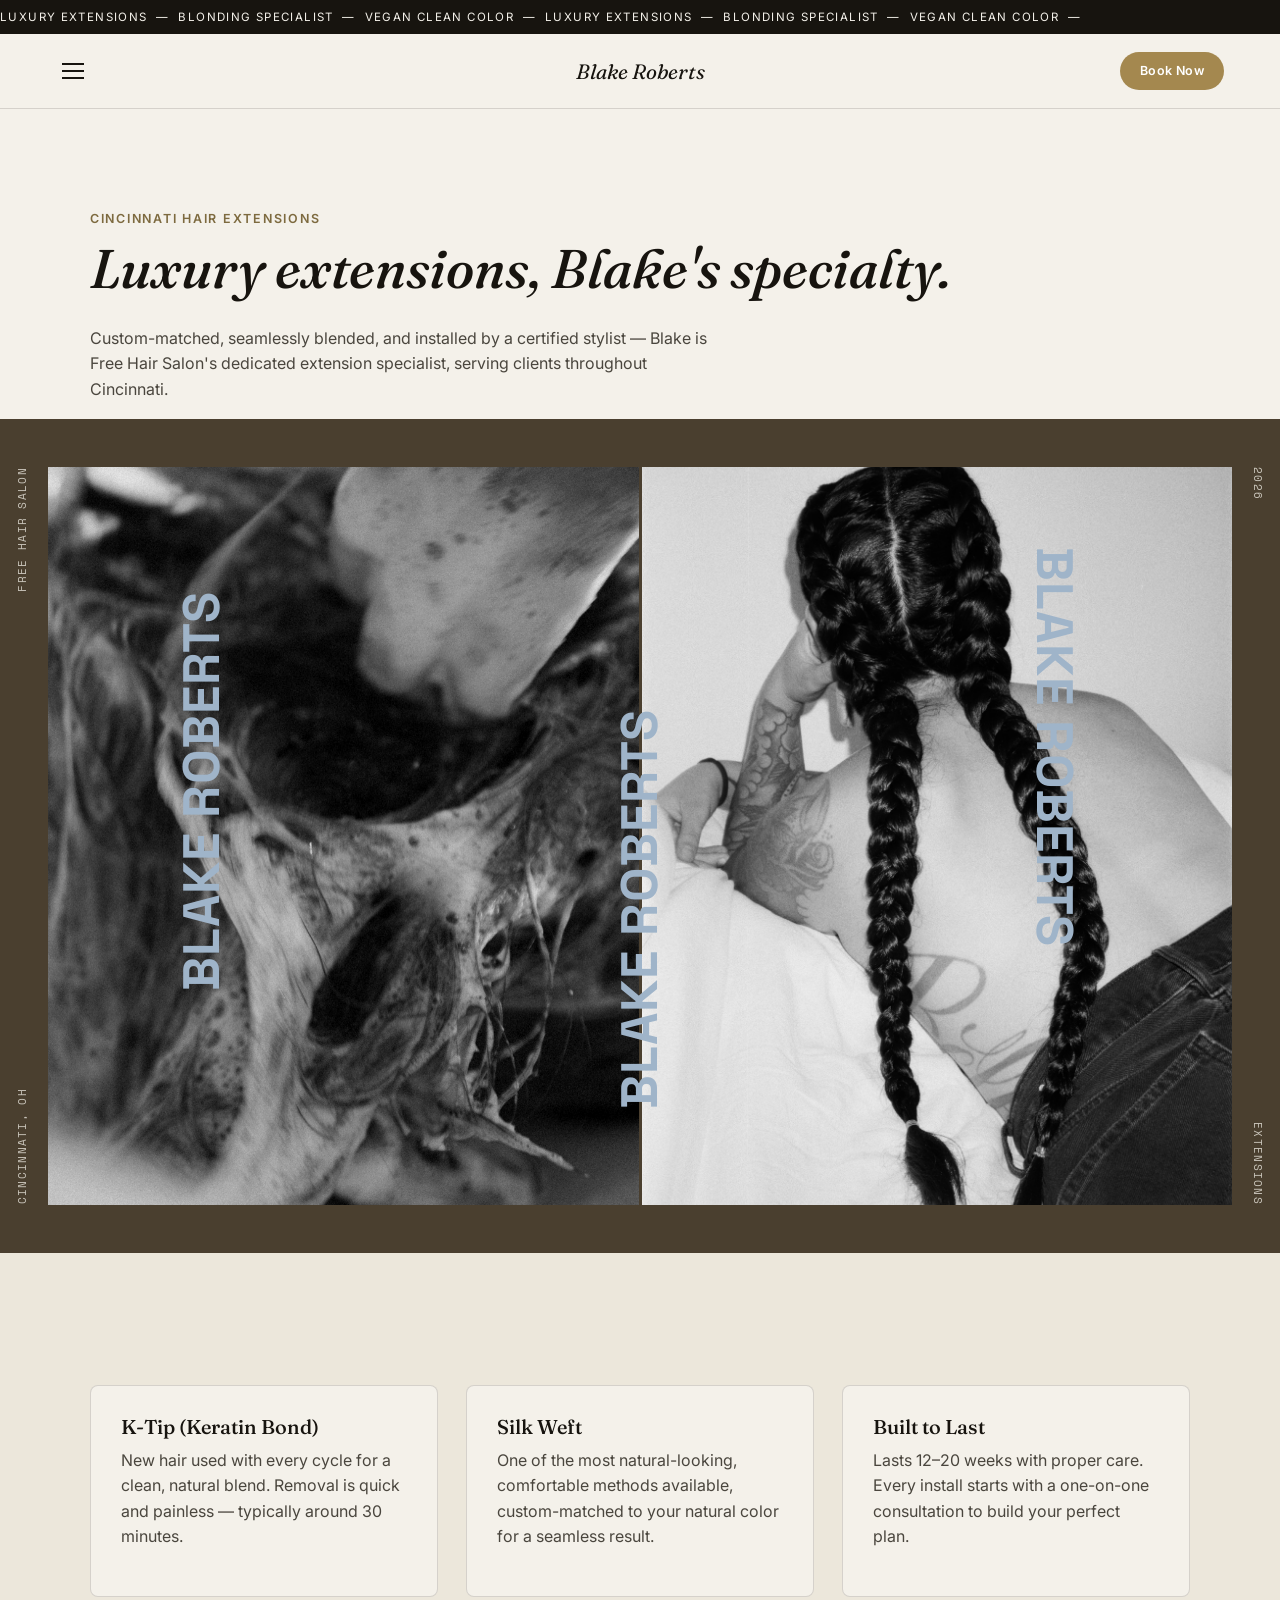
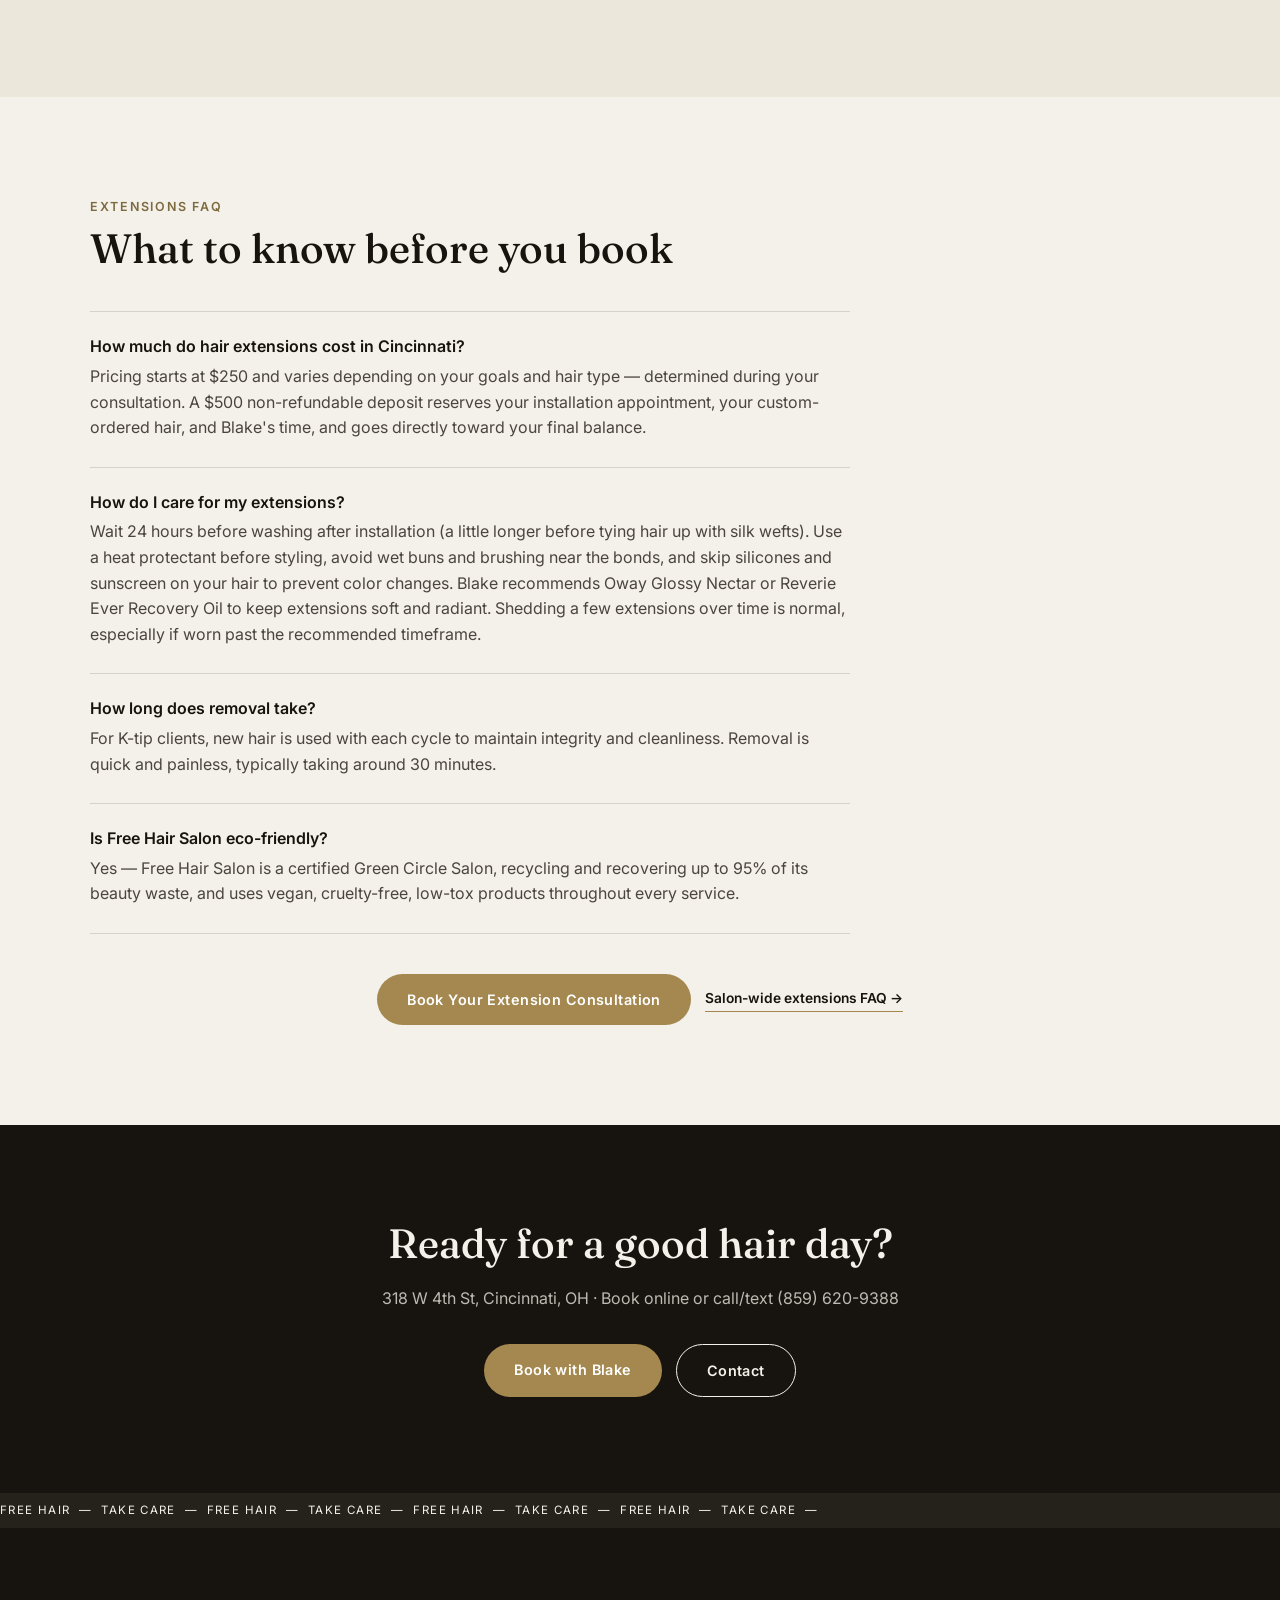
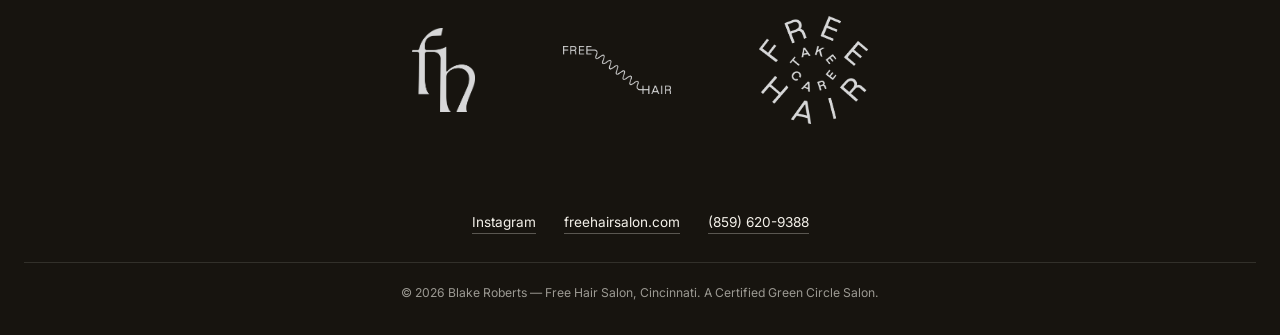
==== extensions.html @ 435bee1d "Adopt SageForm's nav and photo-collage devices Header is now hamburger-left + centered logo + persis" ====
<!doctype html>
<html lang="en">
<head>
<meta charset="UTF-8">
<meta name="viewport" content="width=device-width, initial-scale=1">
<title>Hair Extensions Cincinnati | Blake Roberts — Free Hair Salon</title>
<meta name="description" content="Cincinnati's go-to for luxury K-tip &amp; silk weft hair extensions. Custom-matched, seamlessly blended, and installed by Blake Roberts at Free Hair Salon — vegan, low-tox, Green Circle certified.">
<meta name="keywords" content="hair extensions Cincinnati, best hair extensions Cincinnati, K-tip extensions Cincinnati, silk weft extensions Cincinnati, hair extension specialist Cincinnati, keratin bond extensions, Free Hair Salon">
<meta name="robots" content="index, follow">
<link rel="canonical" href="https://hairbyblake.com/extensions">

<meta property="og:type" content="website">
<meta property="og:title" content="Hair Extensions Cincinnati | Blake Roberts, Free Hair Salon">
<meta property="og:description" content="Luxury K-tip & silk weft hair extensions in Cincinnati, custom-matched and installed by Blake Roberts. Vegan, low-tox, Green Circle certified.">
<meta property="og:url" content="https://hairbyblake.com/extensions">
<meta property="og:site_name" content="Free Hair Salon">
<meta property="og:image" content="https://hairbyblake.com/images/web-extensions-foil.jpg">

<meta name="twitter:card" content="summary_large_image">
<meta name="twitter:title" content="Hair Extensions Cincinnati | Blake Roberts, Free Hair Salon">
<meta name="twitter:description" content="Luxury K-tip & silk weft hair extensions in Cincinnati, custom-matched and installed by Blake Roberts.">
<meta name="twitter:image" content="https://hairbyblake.com/images/web-extensions-foil.jpg">

<link rel="icon" href="data:,">
<link rel="preconnect" href="https://fonts.googleapis.com">
<link rel="preconnect" href="https://fonts.gstatic.com" crossorigin>
<link href="https://fonts.googleapis.com/css2?family=Fraunces:ital,opsz,wght@0,9..144,400;0,9..144,500;1,9..144,400&family=Space+Grotesk:wght@500;600;700&family=Space+Mono:wght@400;700&family=Inter:wght@400;500;600&display=swap" rel="stylesheet">
<link rel="stylesheet" href="css/style.css">

<script type="application/ld+json">
{
  "@context": "https://schema.org",
  "@graph": [
    {
      "@type": "Service",
      "name": "Hair Extensions",
      "description": "Luxury K-tip (keratin bond) and silk weft hair extensions, custom-matched and installed by Blake Roberts in Cincinnati, OH.",
      "provider": {
        "@type": "HairSalon",
        "name": "Free Hair Salon",
        "address": {
          "@type": "PostalAddress",
          "streetAddress": "318 W 4th St",
          "addressLocality": "Cincinnati",
          "addressRegion": "OH",
          "addressCountry": "US"
        },
        "telephone": "+1-859-620-9388"
      },
      "areaServed": "Cincinnati, OH",
      "offers": {
        "@type": "Offer",
        "priceSpecification": {
          "@type": "PriceSpecification",
          "price": "250",
          "priceCurrency": "USD",
          "minPrice": "250"
        }
      }
    },
    {
      "@type": "FAQPage",
      "mainEntity": [
        {
          "@type": "Question",
          "name": "What hair extension methods does Blake use in Cincinnati?",
          "acceptedAnswer": {
            "@type": "Answer",
            "text": "Blake installs luxury hair extensions using either keratin bond (K-tip) or silk weft methods, custom-matched to your natural color for a seamless, comfortable blend that lasts 12 to 20 weeks with proper care."
          }
        },
        {
          "@type": "Question",
          "name": "How much do hair extensions cost at Free Hair Salon?",
          "acceptedAnswer": {
            "@type": "Answer",
            "text": "Extensions start at $250 and vary based on your goals and hair type, determined during a one-on-one consultation. A $500 non-refundable deposit reserves your installation appointment and goes toward your final balance."
          }
        },
        {
          "@type": "Question",
          "name": "How do I care for my hair extensions?",
          "acceptedAnswer": {
            "@type": "Answer",
            "text": "Wait 24 hours before washing after installation, use a heat protectant before styling, avoid wet buns and brushing near the bonds, and skip silicones and sunscreen on your hair. Blake recommends Oway Glossy Nectar or Reverie Ever Recovery Oil to keep extensions soft and radiant."
          }
        },
        {
          "@type": "Question",
          "name": "How long does removal take?",
          "acceptedAnswer": {
            "@type": "Answer",
            "text": "For K-tip clients, new hair is used with each cycle to maintain integrity and cleanliness. Removal is quick and painless, typically taking around 30 minutes."
          }
        },
        {
          "@type": "Question",
          "name": "Is Free Hair Salon eco-friendly?",
          "acceptedAnswer": {
            "@type": "Answer",
            "text": "Yes — Free Hair Salon is a certified Green Circle Salon, recycling and recovering up to 95% of its beauty waste, and uses vegan, cruelty-free, low-tox products throughout every service."
          }
        }
      ]
    }
  ]
}
</script>
</head>
<body>

<div class="marquee" aria-hidden="true">
  <div class="marquee__track">
    <span>LUXURY EXTENSIONS&nbsp;&nbsp;—&nbsp;&nbsp;BLONDING SPECIALIST&nbsp;&nbsp;—&nbsp;&nbsp;VEGAN CLEAN COLOR&nbsp;&nbsp;—&nbsp;&nbsp;</span>
    <span>LUXURY EXTENSIONS&nbsp;&nbsp;—&nbsp;&nbsp;BLONDING SPECIALIST&nbsp;&nbsp;—&nbsp;&nbsp;VEGAN CLEAN COLOR&nbsp;&nbsp;—&nbsp;&nbsp;</span>
  </div>
</div>

<header class="site-header" id="top">
  <button class="nav-toggle" id="navToggle" aria-label="Toggle menu" aria-expanded="false">
    <span></span><span></span><span></span>
  </button>
  <a class="brand" href="/">Blake Roberts</a>
  <a class="btn btn--gold btn--sm header-book" href="https://www.vagaro.com//Users/BusinessWidget.aspx?enc=MMLjhIwJMcwFQhXLL7ifVC8owJsGKsMIIZyvsttw9n3M1moErcOxSB3Kwa63KsUjXQczH1Dl%2FlUrU6LcPP6ObynNZ6iXpxAR3c9%20K5Z77cFWYY%20J07%20kCMXUM3PeVkY%2F9DPEGCHGNO7Uwi5ei2ifVt9fECx3rDIpLf7CO7ystHD9U3KcdLG1a012s2KoPNvLRq%20j5%20ihwk9ptGlTrLCG5MRL%2FX2SwKNqSoQ7so6wJQOmX0TrxCOxL69xQxx2dqewb6qH6Fxzqed6Q2ZxywlH%20ZtxOPJbl4RyPreT%2FN9psLZCtCKZIz1wbNM%2Flxpgwl6VTNLTRgeMM1D%2FP%20EYa4aGbbP4zolZP%205ODFOU6527eJi1rrvjhYroXGHmHxLm21YDYShrV6JX%2FDpHy2DysTwNjg%3D%3D" target="_blank" rel="noopener">Book Now</a>
  <nav class="nav" id="siteNav">
    <a href="/extensions">Extensions</a>
    <a href="/#about">About</a>
    <a href="/pricing">Price List</a>
    <a href="/products">Products</a>
    <a href="/#contact">Contact</a>
  </nav>
</header>

<main>

  <section class="section" style="padding-bottom: 0;">
    <div class="section__inner">
      <p class="eyebrow">Cincinnati Hair Extensions</p>
      <h1 style="font-family: var(--serif); font-style: italic; font-size: clamp(2.2rem, 5vw, 3.4rem); font-weight: 500;">Luxury extensions, Blake's specialty.</h1>
      <p class="section__intro">Custom-matched, seamlessly blended, and installed by a certified stylist — Blake is Free Hair Salon's dedicated extension specialist, serving clients throughout Cincinnati.</p>
    </div>
  </section>

  <section class="press-slide">
    <div class="press-slide__frame">
      <img src="images/web-about-sink-bw.jpg" alt="Behind the scenes at Free Hair Salon, Cincinnati" style="object-position: 75% 50%;">
      <img src="images/web-extensions-foil.jpg" alt="Foiling and color application during an extension service">
      <div class="press-slide__mark" aria-hidden="true">
        <span>Blake Roberts</span>
        <span>Blake Roberts</span>
        <span>Blake Roberts</span>
      </div>
    </div>
    <span class="press-slide__label press-slide__label--tl">Free Hair Salon</span>
    <span class="press-slide__label press-slide__label--tr">2026</span>
    <span class="press-slide__label press-slide__label--bl">Cincinnati, OH</span>
    <span class="press-slide__label press-slide__label--br">Extensions</span>
  </section>

  <section class="section section--tint">
    <div class="section__inner">
      <div class="card-grid">
        <article class="card">
          <h3>K-Tip (Keratin Bond)</h3>
          <p>New hair used with every cycle for a clean, natural blend. Removal is quick and painless — typically around 30 minutes.</p>
        </article>
        <article class="card">
          <h3>Silk Weft</h3>
          <p>One of the most natural-looking, comfortable methods available, custom-matched to your natural color for a seamless result.</p>
        </article>
        <article class="card">
          <h3>Built to Last</h3>
          <p>Lasts 12–20 weeks with proper care. Every install starts with a one-on-one consultation to build your perfect plan.</p>
        </article>
      </div>
    </div>
  </section>

  <section class="section">
    <div class="section__inner">
      <p class="eyebrow">Extensions FAQ</p>
      <h2>What to know before you book</h2>
      <div class="faq-list">
        <div class="faq-item">
          <h3>How much do hair extensions cost in Cincinnati?</h3>
          <p>Pricing starts at $250 and varies depending on your goals and hair type — determined during your consultation. A $500 non-refundable deposit reserves your installation appointment, your custom-ordered hair, and Blake's time, and goes directly toward your final balance.</p>
        </div>
        <div class="faq-item">
          <h3>How do I care for my extensions?</h3>
          <p>Wait 24 hours before washing after installation (a little longer before tying hair up with silk wefts). Use a heat protectant before styling, avoid wet buns and brushing near the bonds, and skip silicones and sunscreen on your hair to prevent color changes. Blake recommends Oway Glossy Nectar or Reverie Ever Recovery Oil to keep extensions soft and radiant. Shedding a few extensions over time is normal, especially if worn past the recommended timeframe.</p>
        </div>
        <div class="faq-item">
          <h3>How long does removal take?</h3>
          <p>For K-tip clients, new hair is used with each cycle to maintain integrity and cleanliness. Removal is quick and painless, typically taking around 30 minutes.</p>
        </div>
        <div class="faq-item">
          <h3>Is Free Hair Salon eco-friendly?</h3>
          <p>Yes — Free Hair Salon is a certified Green Circle Salon, recycling and recovering up to 95% of its beauty waste, and uses vegan, cruelty-free, low-tox products throughout every service.</p>
        </div>
      </div>

      <div class="btn-row" style="margin-top: 2.5em;">
        <a class="btn btn--gold" href="https://www.vagaro.com//Users/BusinessWidget.aspx?enc=MMLjhIwJMcwFQhXLL7ifVC8owJsGKsMIIZyvsttw9n3M1moErcOxSB3Kwa63KsUjXQczH1Dl%2FlUrU6LcPP6ObynNZ6iXpxAR3c9%20K5Z77cFWYY%20J07%20kCMXUM3PeVkY%2F9DPEGCHGNO7Uwi5ei2ifVt9fECx3rDIpLf7CO7ystHD9U3KcdLG1a012s2KoPNvLRq%20j5%20ihwk9ptGlTrLCG5MRL%2FX2SwKNqSoQ7so6wJQOmX0TrxCOxL69xQxx2dqewb6qH6Fxzqed6Q2ZxywlH%20ZtxOPJbl4RyPreT%2FN9psLZCtCKZIz1wbNM%2Flxpgwl6VTNLTRgeMM1D%2FP%20EYa4aGbbP4zolZP%205ODFOU6527eJi1rrvjhYroXGHmHxLm21YDYShrV6JX%2FDpHy2DysTwNjg%3D%3D" target="_blank" rel="noopener">Book Your Extension Consultation</a>
        <a class="link-arrow extensions-more" href="https://www.freehairsalon.com/hair-extensions" target="_blank" rel="noopener">Salon-wide extensions FAQ →</a>
      </div>
    </div>
  </section>

  <section class="cta-banner">
    <div class="section__inner cta-banner__inner">
      <h2>Ready for a good hair day?</h2>
      <p>318 W 4th St, Cincinnati, OH · Book online or call/text (859) 620-9388</p>
      <div class="btn-row">
        <a class="btn btn--gold" href="https://www.vagaro.com//Users/BusinessWidget.aspx?enc=MMLjhIwJMcwFQhXLL7ifVC8owJsGKsMIIZyvsttw9n3M1moErcOxSB3Kwa63KsUjXQczH1Dl%2FlUrU6LcPP6ObynNZ6iXpxAR3c9%20K5Z77cFWYY%20J07%20kCMXUM3PeVkY%2F9DPEGCHGNO7Uwi5ei2ifVt9fECx3rDIpLf7CO7ystHD9U3KcdLG1a012s2KoPNvLRq%20j5%20ihwk9ptGlTrLCG5MRL%2FX2SwKNqSoQ7so6wJQOmX0TrxCOxL69xQxx2dqewb6qH6Fxzqed6Q2ZxywlH%20ZtxOPJbl4RyPreT%2FN9psLZCtCKZIz1wbNM%2Flxpgwl6VTNLTRgeMM1D%2FP%20EYa4aGbbP4zolZP%205ODFOU6527eJi1rrvjhYroXGHmHxLm21YDYShrV6JX%2FDpHy2DysTwNjg%3D%3D" target="_blank" rel="noopener">Book with Blake</a>
        <a class="btn btn--ghost-dark" href="tel:+18596209388">Contact</a>
      </div>
    </div>
  </section>

</main>

<footer class="site-footer">
  <div class="footer-marquee" aria-hidden="true">
    <div class="footer-marquee__track">
      <span>FREE HAIR&nbsp;&nbsp;—&nbsp;&nbsp;TAKE CARE&nbsp;&nbsp;—&nbsp;&nbsp;FREE HAIR&nbsp;&nbsp;—&nbsp;&nbsp;TAKE CARE&nbsp;&nbsp;—&nbsp;&nbsp;</span>
      <span>FREE HAIR&nbsp;&nbsp;—&nbsp;&nbsp;TAKE CARE&nbsp;&nbsp;—&nbsp;&nbsp;FREE HAIR&nbsp;&nbsp;—&nbsp;&nbsp;TAKE CARE&nbsp;&nbsp;—&nbsp;&nbsp;</span>
    </div>
  </div>
  <div class="footer-marks section__inner">
    <img src="images/monogram.webp" alt="Free Hair Salon monogram" class="mark mark--monogram">
    <img src="images/squiggle.webp" alt="Free Hair wordmark" class="mark mark--squiggle">
    <img src="images/badge.webp" alt="Free Hair — Take Care badge" class="mark mark--badge">
  </div>
  <div class="footer-links">
    <a href="https://www.instagram.com/blake.freehair/" target="_blank" rel="noopener">Instagram</a>
    <a href="https://www.freehairsalon.com" target="_blank" rel="noopener">freehairsalon.com</a>
    <a href="tel:+18596209388">(859) 620-9388</a>
  </div>
  <p class="footer-copyright">&copy; <span id="year"></span> Blake Roberts — Free Hair Salon, Cincinnati. A Certified Green Circle Salon.</p>
</footer>

<script src="js/main.js"></script>
</body>
</html>
---- css/style.css ----
:root {
  --bg: #f4f1ea;
  --bg-tint: #ece7db;
  --ink: #17140f;
  --ink-soft: #4a463e;
  --gold: #a4884f;
  --gold-dark: #7d6a3f;
  --line: rgba(23, 20, 15, 0.14);
  --serif: "Fraunces", Georgia, serif;
  --sans: "Inter", -apple-system, BlinkMacSystemFont, sans-serif;
  --display: "Space Grotesk", "Inter", -apple-system, BlinkMacSystemFont, sans-serif;
  --mono: "Space Mono", "SF Mono", monospace;
  --maxw: 1100px;
  --maxw-wide: 1280px;
}

* { box-sizing: border-box; }
html { scroll-behavior: smooth; }
body {
  margin: 0;
  background: var(--bg);
  color: var(--ink);
  font-family: var(--sans);
  line-height: 1.6;
  -webkit-font-smoothing: antialiased;
}

h1, h2, h3 {
  font-family: var(--serif);
  font-weight: 500;
  line-height: 1.1;
  margin: 0 0 0.5em;
}

p { margin: 0 0 1em; color: var(--ink-soft); }

a { color: inherit; }

.eyebrow {
  font-size: 0.78rem;
  letter-spacing: 0.14em;
  text-transform: uppercase;
  color: var(--gold-dark);
  margin: 0 0 0.75em;
  font-weight: 600;
}

/* Marquee */
.marquee {
  background: var(--ink);
  color: var(--bg);
  overflow: hidden;
  white-space: nowrap;
  font-size: 0.72rem;
  letter-spacing: 0.12em;
  padding: 8px 0;
}
.marquee__track {
  display: inline-flex;
  animation: scroll-left 22s linear infinite;
}
@keyframes scroll-left {
  from { transform: translateX(0); }
  to { transform: translateX(-50%); }
}

/* Header */
.site-header {
  position: sticky;
  top: 0;
  z-index: 50;
  display: grid;
  grid-template-columns: 1fr auto 1fr;
  align-items: center;
  gap: 16px;
  padding: 18px clamp(20px, 5vw, 56px);
  background: var(--bg);
  border-bottom: 1px solid var(--line);
}
.brand {
  font-family: var(--serif);
  font-style: italic;
  font-size: 1.3rem;
  text-decoration: none;
  color: var(--ink);
  text-align: center;
  grid-column: 2;
}
.header-book {
  grid-column: 3;
  justify-self: end;
}
.nav {
  position: absolute;
  top: 100%;
  left: 0;
  right: 0;
  z-index: 49;
  display: none;
  flex-direction: column;
  align-items: flex-start;
  gap: 0;
  background: var(--bg);
  padding: 8px clamp(20px, 5vw, 56px) 20px;
  border-bottom: 1px solid var(--line);
}
.nav.is-open { display: flex; }
.nav a {
  text-decoration: none;
  font-size: 0.95rem;
  letter-spacing: 0.02em;
  color: var(--ink);
  padding: 12px 0;
  width: 100%;
}
.nav a:hover { color: var(--gold-dark); }
.nav-toggle {
  grid-column: 1;
  justify-self: start;
  display: flex;
  flex-direction: column;
  gap: 5px;
  background: none;
  border: none;
  cursor: pointer;
  padding: 6px;
}
.nav-toggle span {
  width: 22px;
  height: 2px;
  background: var(--ink);
}

/* Hero */
.hero {
  padding: clamp(60px, 12vw, 140px) clamp(20px, 5vw, 56px);
  text-align: center;
  background: linear-gradient(180deg, var(--bg-tint), var(--bg));
}
.hero__inner { max-width: 760px; margin: 0 auto; }
.hero h1 {
  font-family: var(--display);
  font-size: clamp(2.4rem, 7vw, 4.8rem);
  font-weight: 600;
  font-style: normal;
  text-transform: uppercase;
  letter-spacing: 0.01em;
}
.hero__sub {
  font-size: 1.05rem;
  max-width: 520px;
  margin: 0 auto 2em;
}

.btn-row {
  display: flex;
  gap: 14px;
  justify-content: center;
  flex-wrap: wrap;
}
.btn {
  display: inline-block;
  text-decoration: none;
  padding: 14px 30px;
  border-radius: 999px;
  font-size: 0.9rem;
  letter-spacing: 0.03em;
  font-weight: 600;
  transition: opacity 0.2s ease;
}
.btn:hover { opacity: 0.82; }
.btn--gold { background: var(--gold); color: #fff; }
.btn--ghost { background: transparent; border: 1px solid var(--ink); color: var(--ink); }
.btn--ghost-dark { background: transparent; border: 1px solid var(--bg); color: var(--bg); }
.btn--sm { padding: 9px 20px; font-size: 0.78rem; }

/* Photo hero */
.hero--photo {
  position: relative;
  min-height: min(88vh, 780px);
  display: flex;
  align-items: flex-end;
  padding: clamp(28px, 6vw, 56px);
  text-align: left;
  background-size: cover;
  background-position: center 30%;
  color: var(--bg);
}
.hero--photo::before {
  content: "";
  position: absolute;
  inset: 0;
  background: linear-gradient(180deg, rgba(23,20,15,0.15) 0%, rgba(23,20,15,0.05) 40%, rgba(23,20,15,0.75) 100%);
}
.hero--photo .hero__inner { position: relative; max-width: 640px; margin: 0; text-align: left; }
.hero--photo .eyebrow { color: var(--gold-soft, #cdbb8d); }
.hero--photo .hero__sub { color: rgba(244,241,234,0.88); margin-left: 0; }
.hero--photo .btn-row { justify-content: flex-start; }
.hero--photo .btn--ghost { border-color: var(--bg); color: var(--bg); }

/* Editorial byline block */
.byline {
  font-family: var(--mono);
  font-size: 0.8rem;
  letter-spacing: 0.04em;
  color: var(--ink-soft);
  margin-bottom: 1.5em;
}
.editorial-columns {
  display: grid;
  grid-template-columns: 1fr 1fr;
  gap: clamp(24px, 5vw, 64px);
  margin-top: 2em;
}
.editorial-columns p { text-align: justify; }

/* Offer sections */
.offer-intro { max-width: 640px; margin-bottom: clamp(40px, 7vw, 72px); }
.offer-intro h2 {
  font-family: var(--serif);
  font-style: italic;
  font-weight: 500;
  font-size: clamp(1.9rem, 4vw, 2.8rem);
}

.offer-feature {
  display: grid;
  grid-template-columns: 1fr 0.85fr;
  gap: clamp(28px, 5vw, 64px);
  align-items: center;
  margin-bottom: clamp(56px, 9vw, 96px);
}
.offer-feature__mark {
  font-family: var(--mono);
  font-size: 0.85rem;
  color: var(--gold-dark);
  margin-bottom: 0.6em;
}
.offer-feature__copy h3 {
  font-family: var(--serif);
  font-size: clamp(1.7rem, 3.2vw, 2.4rem);
}
.offer-feature__copy p { max-width: 460px; }
.offer-feature__photo {
  width: 100%;
  aspect-ratio: 4/3;
  object-fit: cover;
  border-radius: 4px;
  margin-top: clamp(0px, 3vw, 32px);
}

.offer-list { border-top: 1px solid var(--line); max-width: 720px; }
.offer-row {
  display: grid;
  grid-template-columns: 32px 1fr;
  gap: 18px;
  padding: clamp(24px, 4vw, 34px) 0;
  border-bottom: 1px solid var(--line);
}
.offer-row__mark {
  font-family: var(--mono);
  font-size: 0.8rem;
  color: var(--gold-dark);
  padding-top: 0.3em;
}
.offer-row h3 { font-family: var(--serif); font-size: 1.15rem; margin-bottom: 0.35em; }
.offer-row p { max-width: 480px; margin-bottom: 0.6em; }

/* Photo blocks */
.photo-frame {
  width: 100%;
  aspect-ratio: 4/5;
  object-fit: cover;
  border-radius: 4px;
  display: block;
}
.photo-frame--wide { aspect-ratio: 3/2; }

/* Pill nav-style button label (mono) */
.btn--mono { font-family: var(--mono); letter-spacing: 0.02em; text-transform: none; }

/* Circle collage */
.collage {
  position: relative;
  background: var(--ink);
  overflow: hidden;
  min-height: clamp(380px, 58vw, 640px);
}
.collage__bg {
  position: absolute;
  inset: 0;
  width: 100%;
  height: 100%;
  object-fit: cover;
  filter: grayscale(1) contrast(1.05);
  opacity: 0.92;
}
.collage__circle {
  position: absolute;
  top: 50%;
  left: 50%;
  transform: translate(-50%, -50%);
  width: clamp(220px, 34vw, 380px);
  aspect-ratio: 1;
  border-radius: 50%;
  overflow: hidden;
  box-shadow: 0 24px 70px rgba(0, 0, 0, 0.45);
  border: 6px solid var(--bg);
}
.collage__circle img { width: 100%; height: 100%; object-fit: cover; display: block; }
.collage__label {
  position: absolute;
  left: clamp(20px, 5vw, 56px);
  bottom: clamp(20px, 5vw, 56px);
  color: var(--bg);
  font-family: var(--mono);
  font-size: 0.72rem;
  letter-spacing: 0.1em;
  text-transform: uppercase;
}
.collage__cta {
  position: absolute;
  right: clamp(20px, 5vw, 56px);
  bottom: clamp(20px, 5vw, 56px);
}
@media (max-width: 560px) {
  .collage__cta { right: 50%; transform: translateX(50%); bottom: 20px; }
}

/* Portfolio press-slide */
.press-slide {
  --umber: #4a3f2f;
  --stamp: #9fb4c9;
  background: var(--umber);
  padding: clamp(28px, 5vw, 48px);
  position: relative;
}
.press-slide__frame {
  position: relative;
  display: grid;
  grid-template-columns: 1fr 1fr;
  gap: 3px;
  overflow: hidden;
}
.press-slide__frame img {
  width: 100%;
  height: 100%;
  aspect-ratio: 4/5;
  object-fit: cover;
  display: block;
}
.press-slide__frame img:first-child { filter: grayscale(1) contrast(1.05); }
.press-slide__mark {
  position: absolute;
  inset: 0;
  display: flex;
  align-items: center;
  justify-content: center;
  pointer-events: none;
}
.press-slide__mark span {
  position: absolute;
  top: 50%;
  font-family: var(--display);
  font-weight: 700;
  text-transform: uppercase;
  color: var(--stamp);
  white-space: nowrap;
  letter-spacing: 0.02em;
  line-height: 1;
  font-size: clamp(1.6rem, 5vw, 3.2rem);
}
.press-slide__mark span:nth-child(1) { left: 13%; top: 44%; transform: translate(-50%, -50%) rotate(-90deg); }
.press-slide__mark span:nth-child(2) { left: 50%; top: 60%; transform: translate(-50%, -50%) rotate(-90deg); }
.press-slide__mark span:nth-child(3) { left: 85%; top: 38%; transform: translate(-50%, -50%) rotate(90deg); }
.press-slide__label {
  position: absolute;
  writing-mode: vertical-rl;
  font-family: var(--mono);
  font-size: 0.68rem;
  letter-spacing: 0.12em;
  text-transform: uppercase;
  color: rgba(244, 241, 234, 0.75);
}
.press-slide__label--tl { top: clamp(28px, 5vw, 48px); left: 14px; transform: rotate(180deg); }
.press-slide__label--tr { top: clamp(28px, 5vw, 48px); right: 14px; }
.press-slide__label--bl { bottom: clamp(28px, 5vw, 48px); left: 14px; transform: rotate(180deg); }
.press-slide__label--br { bottom: clamp(28px, 5vw, 48px); right: 14px; }
@media (max-width: 640px) {
  .press-slide__frame { grid-template-columns: 1fr; }
  .press-slide__frame img { aspect-ratio: 4/3; }
  .press-slide__mark span:nth-child(1),
  .press-slide__mark span:nth-child(2),
  .press-slide__mark span:nth-child(3) { transform: none; position: static; display: block; text-align: center; font-size: clamp(1.4rem, 8vw, 2.2rem); }
  .press-slide__mark { position: absolute; top: 50%; left: 0; right: 0; transform: translateY(-50%); flex-direction: column; }
}

/* Values strip */
.values-strip {
  display: flex;
  flex-wrap: wrap;
  justify-content: center;
  gap: clamp(20px, 5vw, 56px);
  padding: 22px clamp(20px, 5vw, 56px);
  border-top: 1px solid var(--line);
  border-bottom: 1px solid var(--line);
  font-family: var(--serif);
  font-style: italic;
  font-size: 1.05rem;
  color: var(--gold-dark);
}

/* Sections */
.section { padding: clamp(56px, 9vw, 100px) clamp(20px, 5vw, 56px); }
.section--tint { background: var(--bg-tint); }
.section__inner { max-width: var(--maxw); margin: 0 auto; }
.section__inner h2 { font-size: clamp(1.8rem, 3.2vw, 2.6rem); }
.section__intro { max-width: 620px; }

/* About */
.about {
  display: grid;
  grid-template-columns: 0.9fr 1.1fr;
  gap: clamp(30px, 6vw, 72px);
  align-items: center;
}
.about__photo {
  aspect-ratio: 4/5;
  background: repeating-linear-gradient(135deg, #e3ddcd, #e3ddcd 12px, #ddd6c2 12px, #ddd6c2 24px);
  border: 1px dashed var(--gold-dark);
  border-radius: 4px;
  display: flex;
  align-items: center;
  justify-content: center;
  text-align: center;
  color: var(--ink-soft);
  font-size: 0.85rem;
  padding: 20px;
}
.placeholder-copy {
  font-style: italic;
  padding: 14px 16px;
  background: rgba(164, 136, 79, 0.08);
  border-left: 3px solid var(--gold);
  border-radius: 2px;
}
.tag-list {
  list-style: none;
  padding: 0;
  margin: 1.5em 0 0;
  display: flex;
  flex-wrap: wrap;
  gap: 10px;
}
.tag-list li {
  border: 1px solid var(--line);
  border-radius: 999px;
  padding: 7px 16px;
  font-size: 0.82rem;
}

/* Cards */
.card-grid {
  display: grid;
  grid-template-columns: repeat(auto-fit, minmax(260px, 1fr));
  gap: 28px;
  margin-top: 2em;
}
.card {
  background: var(--bg);
  border: 1px solid var(--line);
  border-radius: 8px;
  padding: 30px;
}
.section--tint .card { background: var(--bg); }
.card h3 { font-size: 1.25rem; }
.card__meta {
  font-size: 0.82rem;
  color: var(--gold-dark);
  font-weight: 600;
}
.link-arrow {
  display: inline-block;
  text-decoration: none;
  font-size: 0.86rem;
  font-weight: 600;
  border-bottom: 1px solid var(--gold);
  padding-bottom: 2px;
}
.placeholder-card { border-style: dashed; border-color: var(--gold-dark); }

/* Price table */
.price-table {
  margin-top: 1.5em;
  border-top: 1px solid var(--line);
}
.price-row {
  display: flex;
  justify-content: space-between;
  gap: 20px;
  padding: 13px 4px;
  border-bottom: 1px solid var(--line);
  font-size: 0.95rem;
}
.price-row span:first-child { color: var(--ink); }
.price-row span:last-child { color: var(--gold-dark); font-weight: 600; white-space: nowrap; }
.fine-print { font-size: 0.78rem; margin-top: 1.2em; max-width: 620px; }
#pricing .btn { margin-top: 1em; }

/* CTA banner */
.cta-banner {
  background: var(--ink);
  color: var(--bg);
  padding: clamp(56px, 9vw, 96px) clamp(20px, 5vw, 56px);
  text-align: center;
}
.cta-banner__inner h2 { color: var(--bg); }
.cta-banner__inner p { color: rgba(244, 241, 234, 0.75); margin-bottom: 2em; }

/* Contact */
.contact a { text-decoration: none; border-bottom: 1px solid var(--line); }

/* Card grid variant */
.card-grid--2 { grid-template-columns: repeat(auto-fit, minmax(280px, 1fr)); }

/* FAQ list */
.faq-list {
  margin-top: 2.5em;
  border-top: 1px solid var(--line);
  max-width: 760px;
}
.faq-item {
  padding: 26px 0;
  border-bottom: 1px solid var(--line);
}
.faq-item h3 {
  font-family: var(--sans);
  font-size: 1rem;
  font-weight: 600;
  margin-bottom: 0.5em;
}
.faq-item p { margin: 0; }
#extensions .btn-row { margin-top: 2.5em; align-items: center; }
.extensions-more { align-self: center; }

/* Footer */
.site-footer {
  background: var(--ink);
  color: var(--bg);
  padding-top: 0;
  overflow: hidden;
}
.footer-marquee {
  background: rgba(244, 241, 234, 0.06);
  color: var(--gold-soft);
  overflow: hidden;
  white-space: nowrap;
  font-size: 0.72rem;
  letter-spacing: 0.12em;
  padding: 8px 0;
}
.footer-marquee__track {
  display: inline-flex;
  animation: scroll-left 18s linear infinite;
}
.footer-marks {
  display: flex;
  align-items: center;
  justify-content: center;
  gap: clamp(32px, 8vw, 88px);
  padding: clamp(48px, 8vw, 88px) 24px;
  flex-wrap: wrap;
}
.mark { filter: invert(1); opacity: 0.94; }
.mark--monogram { height: clamp(56px, 8vw, 84px); width: auto; }
.mark--squiggle { height: clamp(34px, 5vw, 48px); width: auto; }
.mark--badge { height: clamp(72px, 10vw, 108px); width: auto; }
.footer-links {
  display: flex;
  justify-content: center;
  flex-wrap: wrap;
  gap: 10px 28px;
  padding: 0 24px 28px;
  font-size: 0.85rem;
}
.footer-links a { text-decoration: none; border-bottom: 1px solid rgba(244, 241, 234, 0.3); }
.footer-copyright {
  text-align: center;
  padding: 20px 24px 32px;
  font-size: 0.76rem;
  color: rgba(244, 241, 234, 0.6);
  border-top: 1px solid rgba(244, 241, 234, 0.12);
  margin: 0 24px;
}

/* Responsive */
@media (max-width: 820px) {
  .about { grid-template-columns: 1fr; }
  .editorial-columns { grid-template-columns: 1fr; }
  .offer-feature { grid-template-columns: 1fr; }
  .offer-feature__photo { margin-top: 0; }
  .hero--photo { align-items: flex-end; min-height: 92vh; }
}
@media (max-width: 480px) {
  .brand { font-size: 1.1rem; }
}
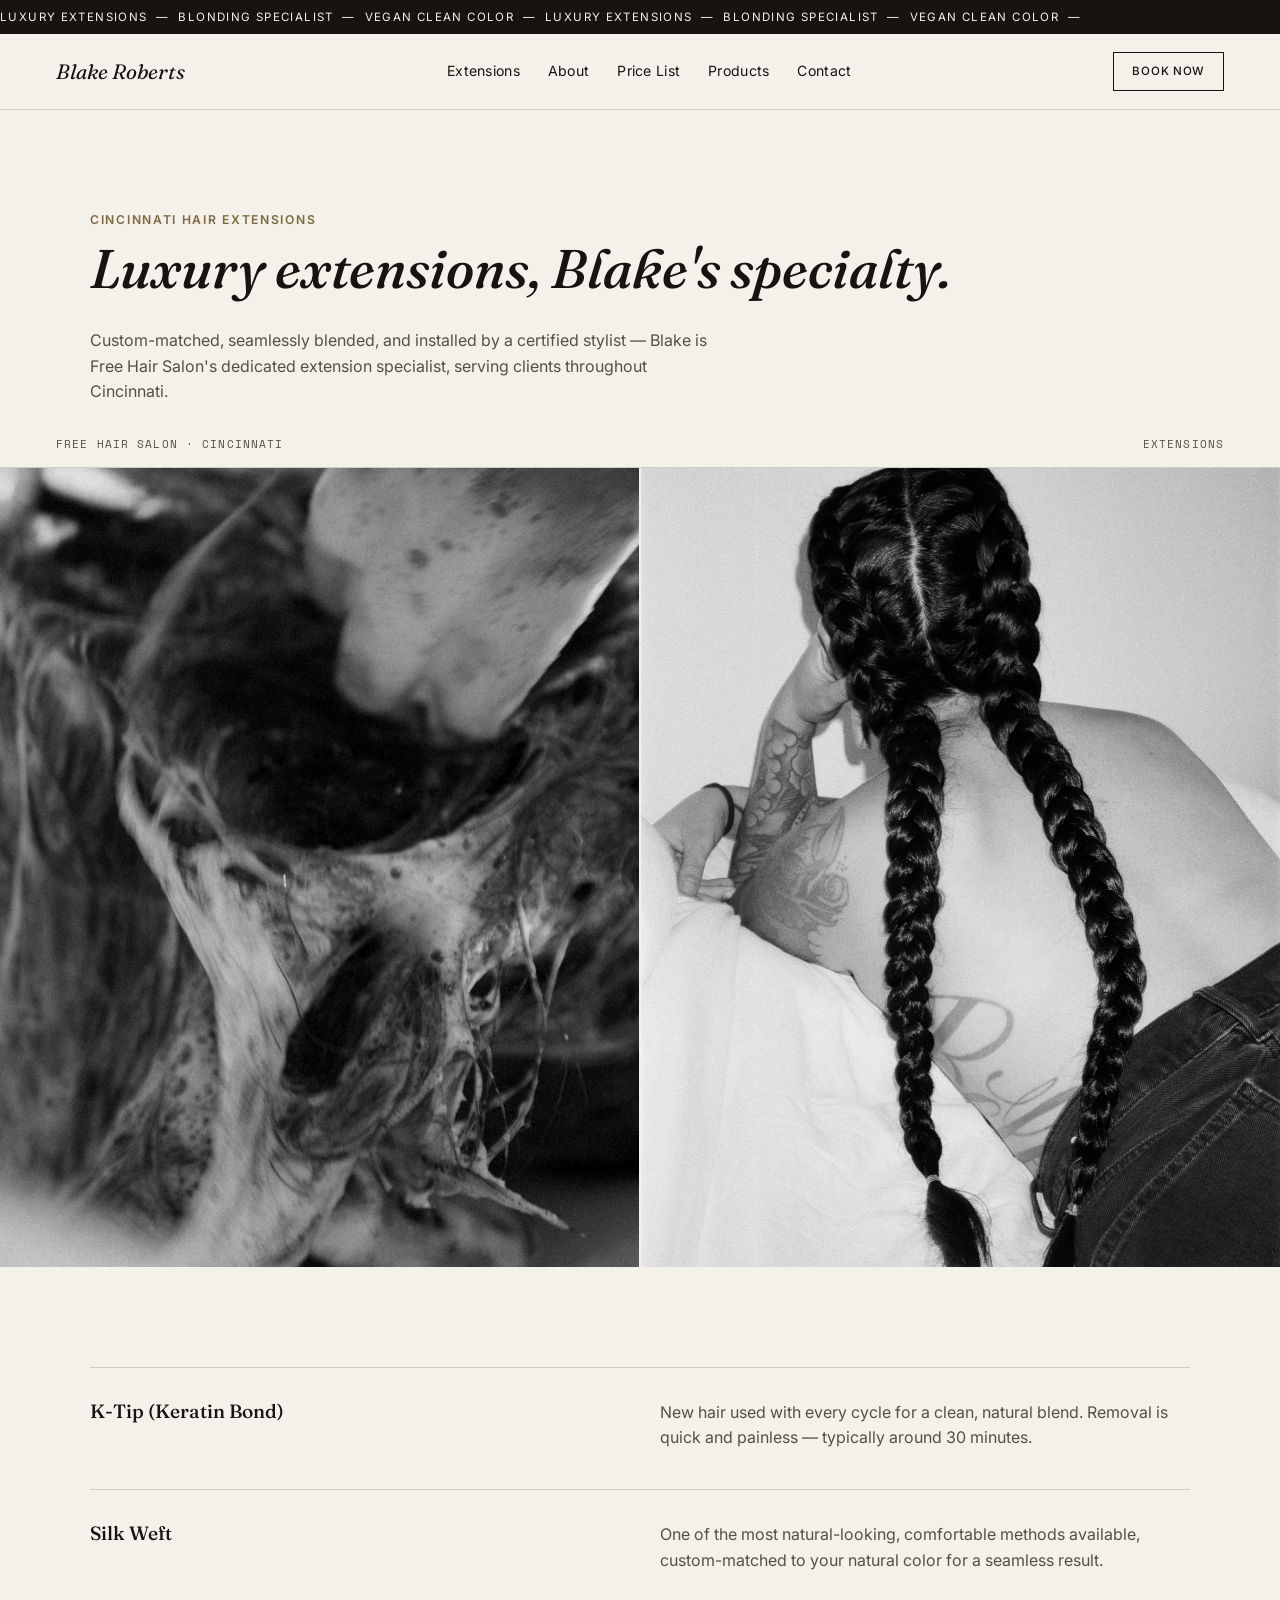
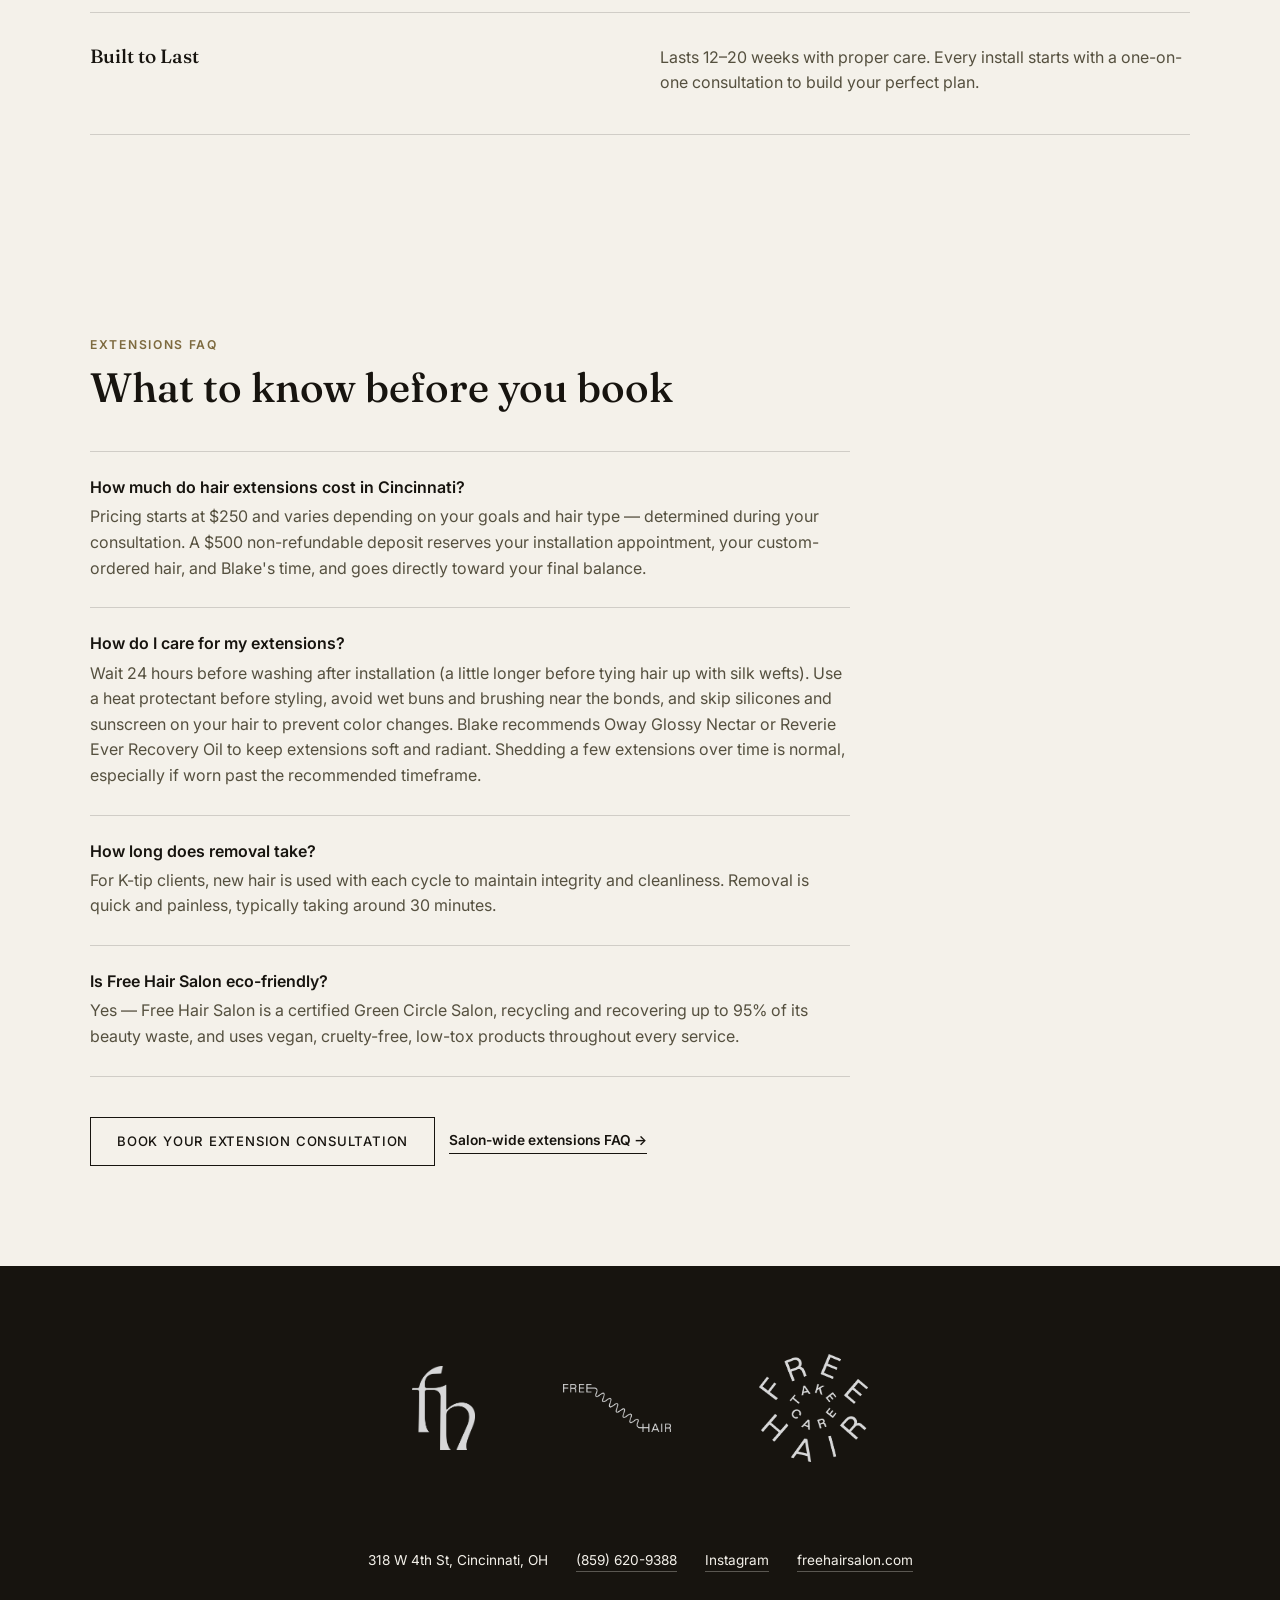
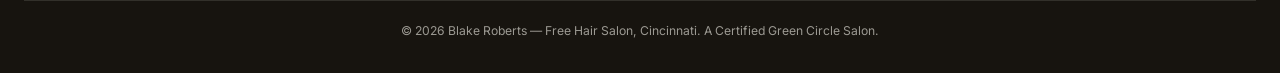
==== commit 40367c1b: "Rebuild the visual system for real minimalism Ground-up pass on the design system, not just tweaks: " ====
--- a/extensions.html
+++ b/extensions.html
@@ -121,7 +121,7 @@
     <span></span><span></span><span></span>
   </button>
   <a class="brand" href="/">Blake Roberts</a>
-  <a class="btn btn--gold btn--sm header-book" href="https://www.vagaro.com//Users/BusinessWidget.aspx?enc=MMLjhIwJMcwFQhXLL7ifVC8owJsGKsMIIZyvsttw9n3M1moErcOxSB3Kwa63KsUjXQczH1Dl%2FlUrU6LcPP6ObynNZ6iXpxAR3c9%20K5Z77cFWYY%20J07%20kCMXUM3PeVkY%2F9DPEGCHGNO7Uwi5ei2ifVt9fECx3rDIpLf7CO7ystHD9U3KcdLG1a012s2KoPNvLRq%20j5%20ihwk9ptGlTrLCG5MRL%2FX2SwKNqSoQ7so6wJQOmX0TrxCOxL69xQxx2dqewb6qH6Fxzqed6Q2ZxywlH%20ZtxOPJbl4RyPreT%2FN9psLZCtCKZIz1wbNM%2Flxpgwl6VTNLTRgeMM1D%2FP%20EYa4aGbbP4zolZP%205ODFOU6527eJi1rrvjhYroXGHmHxLm21YDYShrV6JX%2FDpHy2DysTwNjg%3D%3D" target="_blank" rel="noopener">Book Now</a>
+  <a class="btn btn--sm header-book" href="https://www.vagaro.com//Users/BusinessWidget.aspx?enc=MMLjhIwJMcwFQhXLL7ifVC8owJsGKsMIIZyvsttw9n3M1moErcOxSB3Kwa63KsUjXQczH1Dl%2FlUrU6LcPP6ObynNZ6iXpxAR3c9%20K5Z77cFWYY%20J07%20kCMXUM3PeVkY%2F9DPEGCHGNO7Uwi5ei2ifVt9fECx3rDIpLf7CO7ystHD9U3KcdLG1a012s2KoPNvLRq%20j5%20ihwk9ptGlTrLCG5MRL%2FX2SwKNqSoQ7so6wJQOmX0TrxCOxL69xQxx2dqewb6qH6Fxzqed6Q2ZxywlH%20ZtxOPJbl4RyPreT%2FN9psLZCtCKZIz1wbNM%2Flxpgwl6VTNLTRgeMM1D%2FP%20EYa4aGbbP4zolZP%205ODFOU6527eJi1rrvjhYroXGHmHxLm21YDYShrV6JX%2FDpHy2DysTwNjg%3D%3D" target="_blank" rel="noopener">Book Now</a>
   <nav class="nav" id="siteNav">
     <a href="/extensions">Extensions</a>
     <a href="/#about">About</a>
@@ -141,37 +141,32 @@
     </div>
   </section>
 
-  <section class="press-slide">
-    <div class="press-slide__frame">
+  <section class="diptych">
+    <div class="diptych__caption">
+      <span>Free Hair Salon · Cincinnati</span>
+      <span>Extensions</span>
+    </div>
+    <div class="diptych__frame">
       <img src="images/web-about-sink-bw.jpg" alt="Behind the scenes at Free Hair Salon, Cincinnati" style="object-position: 75% 50%;">
       <img src="images/web-extensions-foil.jpg" alt="Foiling and color application during an extension service">
-      <div class="press-slide__mark" aria-hidden="true">
-        <span>Blake Roberts</span>
-        <span>Blake Roberts</span>
-        <span>Blake Roberts</span>
-      </div>
-    </div>
-    <span class="press-slide__label press-slide__label--tl">Free Hair Salon</span>
-    <span class="press-slide__label press-slide__label--tr">2026</span>
-    <span class="press-slide__label press-slide__label--bl">Cincinnati, OH</span>
-    <span class="press-slide__label press-slide__label--br">Extensions</span>
-  </section>
-
-  <section class="section section--tint">
+    </div>
+  </section>
+
+  <section class="section">
     <div class="section__inner">
-      <div class="card-grid">
-        <article class="card">
+      <div class="plain-list">
+        <div class="plain-list__row">
           <h3>K-Tip (Keratin Bond)</h3>
           <p>New hair used with every cycle for a clean, natural blend. Removal is quick and painless — typically around 30 minutes.</p>
-        </article>
-        <article class="card">
+        </div>
+        <div class="plain-list__row">
           <h3>Silk Weft</h3>
           <p>One of the most natural-looking, comfortable methods available, custom-matched to your natural color for a seamless result.</p>
-        </article>
-        <article class="card">
+        </div>
+        <div class="plain-list__row">
           <h3>Built to Last</h3>
           <p>Lasts 12–20 weeks with proper care. Every install starts with a one-on-one consultation to build your perfect plan.</p>
-        </article>
+        </div>
       </div>
     </div>
   </section>
@@ -199,42 +194,26 @@
         </div>
       </div>
 
-      <div class="btn-row" style="margin-top: 2.5em;">
-        <a class="btn btn--gold" href="https://www.vagaro.com//Users/BusinessWidget.aspx?enc=MMLjhIwJMcwFQhXLL7ifVC8owJsGKsMIIZyvsttw9n3M1moErcOxSB3Kwa63KsUjXQczH1Dl%2FlUrU6LcPP6ObynNZ6iXpxAR3c9%20K5Z77cFWYY%20J07%20kCMXUM3PeVkY%2F9DPEGCHGNO7Uwi5ei2ifVt9fECx3rDIpLf7CO7ystHD9U3KcdLG1a012s2KoPNvLRq%20j5%20ihwk9ptGlTrLCG5MRL%2FX2SwKNqSoQ7so6wJQOmX0TrxCOxL69xQxx2dqewb6qH6Fxzqed6Q2ZxywlH%20ZtxOPJbl4RyPreT%2FN9psLZCtCKZIz1wbNM%2Flxpgwl6VTNLTRgeMM1D%2FP%20EYa4aGbbP4zolZP%205ODFOU6527eJi1rrvjhYroXGHmHxLm21YDYShrV6JX%2FDpHy2DysTwNjg%3D%3D" target="_blank" rel="noopener">Book Your Extension Consultation</a>
-        <a class="link-arrow extensions-more" href="https://www.freehairsalon.com/hair-extensions" target="_blank" rel="noopener">Salon-wide extensions FAQ →</a>
+      <div class="btn-row" style="margin-top: 2.5em; align-items: center;">
+        <a class="btn" href="https://www.vagaro.com//Users/BusinessWidget.aspx?enc=MMLjhIwJMcwFQhXLL7ifVC8owJsGKsMIIZyvsttw9n3M1moErcOxSB3Kwa63KsUjXQczH1Dl%2FlUrU6LcPP6ObynNZ6iXpxAR3c9%20K5Z77cFWYY%20J07%20kCMXUM3PeVkY%2F9DPEGCHGNO7Uwi5ei2ifVt9fECx3rDIpLf7CO7ystHD9U3KcdLG1a012s2KoPNvLRq%20j5%20ihwk9ptGlTrLCG5MRL%2FX2SwKNqSoQ7so6wJQOmX0TrxCOxL69xQxx2dqewb6qH6Fxzqed6Q2ZxywlH%20ZtxOPJbl4RyPreT%2FN9psLZCtCKZIz1wbNM%2Flxpgwl6VTNLTRgeMM1D%2FP%20EYa4aGbbP4zolZP%205ODFOU6527eJi1rrvjhYroXGHmHxLm21YDYShrV6JX%2FDpHy2DysTwNjg%3D%3D" target="_blank" rel="noopener">Book Your Extension Consultation</a>
+        <a class="link-arrow" href="https://www.freehairsalon.com/hair-extensions" target="_blank" rel="noopener">Salon-wide extensions FAQ →</a>
       </div>
     </div>
   </section>
 
-  <section class="cta-banner">
-    <div class="section__inner cta-banner__inner">
-      <h2>Ready for a good hair day?</h2>
-      <p>318 W 4th St, Cincinnati, OH · Book online or call/text (859) 620-9388</p>
-      <div class="btn-row">
-        <a class="btn btn--gold" href="https://www.vagaro.com//Users/BusinessWidget.aspx?enc=MMLjhIwJMcwFQhXLL7ifVC8owJsGKsMIIZyvsttw9n3M1moErcOxSB3Kwa63KsUjXQczH1Dl%2FlUrU6LcPP6ObynNZ6iXpxAR3c9%20K5Z77cFWYY%20J07%20kCMXUM3PeVkY%2F9DPEGCHGNO7Uwi5ei2ifVt9fECx3rDIpLf7CO7ystHD9U3KcdLG1a012s2KoPNvLRq%20j5%20ihwk9ptGlTrLCG5MRL%2FX2SwKNqSoQ7so6wJQOmX0TrxCOxL69xQxx2dqewb6qH6Fxzqed6Q2ZxywlH%20ZtxOPJbl4RyPreT%2FN9psLZCtCKZIz1wbNM%2Flxpgwl6VTNLTRgeMM1D%2FP%20EYa4aGbbP4zolZP%205ODFOU6527eJi1rrvjhYroXGHmHxLm21YDYShrV6JX%2FDpHy2DysTwNjg%3D%3D" target="_blank" rel="noopener">Book with Blake</a>
-        <a class="btn btn--ghost-dark" href="tel:+18596209388">Contact</a>
-      </div>
-    </div>
-  </section>
-
 </main>
 
 <footer class="site-footer">
-  <div class="footer-marquee" aria-hidden="true">
-    <div class="footer-marquee__track">
-      <span>FREE HAIR&nbsp;&nbsp;—&nbsp;&nbsp;TAKE CARE&nbsp;&nbsp;—&nbsp;&nbsp;FREE HAIR&nbsp;&nbsp;—&nbsp;&nbsp;TAKE CARE&nbsp;&nbsp;—&nbsp;&nbsp;</span>
-      <span>FREE HAIR&nbsp;&nbsp;—&nbsp;&nbsp;TAKE CARE&nbsp;&nbsp;—&nbsp;&nbsp;FREE HAIR&nbsp;&nbsp;—&nbsp;&nbsp;TAKE CARE&nbsp;&nbsp;—&nbsp;&nbsp;</span>
-    </div>
-  </div>
   <div class="footer-marks section__inner">
     <img src="images/monogram.webp" alt="Free Hair Salon monogram" class="mark mark--monogram">
     <img src="images/squiggle.webp" alt="Free Hair wordmark" class="mark mark--squiggle">
     <img src="images/badge.webp" alt="Free Hair — Take Care badge" class="mark mark--badge">
   </div>
   <div class="footer-links">
+    <span>318 W 4th St, Cincinnati, OH</span>
+    <a href="tel:+18596209388">(859) 620-9388</a>
     <a href="https://www.instagram.com/blake.freehair/" target="_blank" rel="noopener">Instagram</a>
     <a href="https://www.freehairsalon.com" target="_blank" rel="noopener">freehairsalon.com</a>
-    <a href="tel:+18596209388">(859) 620-9388</a>
   </div>
   <p class="footer-copyright">&copy; <span id="year"></span> Blake Roberts — Free Hair Salon, Cincinnati. A Certified Green Circle Salon.</p>
 </footer>
--- a/css/style.css
+++ b/css/style.css
@@ -1,17 +1,14 @@
 :root {
   --bg: #f4f1ea;
-  --bg-tint: #ece7db;
   --ink: #17140f;
-  --ink-soft: #4a463e;
-  --gold: #a4884f;
-  --gold-dark: #7d6a3f;
-  --line: rgba(23, 20, 15, 0.14);
+  --ink-soft: #55503f;
+  --line: rgba(23, 20, 15, 0.16);
+  --accent: #7d6a3f;
   --serif: "Fraunces", Georgia, serif;
   --sans: "Inter", -apple-system, BlinkMacSystemFont, sans-serif;
   --display: "Space Grotesk", "Inter", -apple-system, BlinkMacSystemFont, sans-serif;
   --mono: "Space Mono", "SF Mono", monospace;
   --maxw: 1100px;
-  --maxw-wide: 1280px;
 }
 
 * { box-sizing: border-box; }
@@ -28,7 +25,7 @@
 h1, h2, h3 {
   font-family: var(--serif);
   font-weight: 500;
-  line-height: 1.1;
+  line-height: 1.15;
   margin: 0 0 0.5em;
 }
 
@@ -37,10 +34,10 @@
 a { color: inherit; }
 
 .eyebrow {
-  font-size: 0.78rem;
+  font-size: 0.76rem;
   letter-spacing: 0.14em;
   text-transform: uppercase;
-  color: var(--gold-dark);
+  color: var(--accent);
   margin: 0 0 0.75em;
   font-weight: 600;
 }
@@ -69,10 +66,10 @@
   position: sticky;
   top: 0;
   z-index: 50;
-  display: grid;
-  grid-template-columns: 1fr auto 1fr;
+  display: flex;
   align-items: center;
-  gap: 16px;
+  justify-content: space-between;
+  gap: 24px;
   padding: 18px clamp(20px, 5vw, 56px);
   background: var(--bg);
   border-bottom: 1px solid var(--line);
@@ -83,47 +80,31 @@
   font-size: 1.3rem;
   text-decoration: none;
   color: var(--ink);
-  text-align: center;
-  grid-column: 2;
-}
-.header-book {
-  grid-column: 3;
-  justify-self: end;
-}
+  order: 1;
+}
+.header-book { order: 3; }
 .nav {
-  position: absolute;
-  top: 100%;
-  left: 0;
-  right: 0;
-  z-index: 49;
-  display: none;
-  flex-direction: column;
-  align-items: flex-start;
-  gap: 0;
-  background: var(--bg);
-  padding: 8px clamp(20px, 5vw, 56px) 20px;
-  border-bottom: 1px solid var(--line);
-}
-.nav.is-open { display: flex; }
+  order: 2;
+  display: flex;
+  align-items: center;
+  gap: 28px;
+}
 .nav a {
   text-decoration: none;
-  font-size: 0.95rem;
+  font-size: 0.88rem;
   letter-spacing: 0.02em;
   color: var(--ink);
-  padding: 12px 0;
-  width: 100%;
-}
-.nav a:hover { color: var(--gold-dark); }
+}
+.nav a:hover { color: var(--accent); }
 .nav-toggle {
-  grid-column: 1;
-  justify-self: start;
-  display: flex;
+  display: none;
   flex-direction: column;
   gap: 5px;
   background: none;
   border: none;
   cursor: pointer;
   padding: 6px;
+  order: 0;
 }
 .nav-toggle span {
   width: 22px;
@@ -131,48 +112,47 @@
   background: var(--ink);
 }
 
+/* Buttons — square, outline, no fill */
+.btn-row {
+  display: flex;
+  gap: 14px;
+  flex-wrap: wrap;
+}
+.btn {
+  display: inline-block;
+  text-decoration: none;
+  padding: 13px 26px;
+  border: 1px solid var(--ink);
+  font-size: 0.82rem;
+  letter-spacing: 0.06em;
+  text-transform: uppercase;
+  font-weight: 500;
+  color: var(--ink);
+  background: transparent;
+  transition: background 0.2s ease, color 0.2s ease;
+}
+.btn:hover { background: var(--ink); color: var(--bg); }
+.btn--inverse { border-color: var(--bg); color: var(--bg); }
+.btn--inverse:hover { background: var(--bg); color: var(--ink); }
+.btn--sm { padding: 9px 18px; font-size: 0.72rem; }
+
 /* Hero */
 .hero {
   padding: clamp(60px, 12vw, 140px) clamp(20px, 5vw, 56px);
-  text-align: center;
-  background: linear-gradient(180deg, var(--bg-tint), var(--bg));
-}
-.hero__inner { max-width: 760px; margin: 0 auto; }
+}
+.hero__inner { max-width: 760px; }
 .hero h1 {
   font-family: var(--display);
-  font-size: clamp(2.4rem, 7vw, 4.8rem);
+  font-size: clamp(2.4rem, 7vw, 4.6rem);
   font-weight: 600;
-  font-style: normal;
   text-transform: uppercase;
   letter-spacing: 0.01em;
 }
 .hero__sub {
   font-size: 1.05rem;
   max-width: 520px;
-  margin: 0 auto 2em;
-}
-
-.btn-row {
-  display: flex;
-  gap: 14px;
-  justify-content: center;
-  flex-wrap: wrap;
-}
-.btn {
-  display: inline-block;
-  text-decoration: none;
-  padding: 14px 30px;
-  border-radius: 999px;
-  font-size: 0.9rem;
-  letter-spacing: 0.03em;
-  font-weight: 600;
-  transition: opacity 0.2s ease;
-}
-.btn:hover { opacity: 0.82; }
-.btn--gold { background: var(--gold); color: #fff; }
-.btn--ghost { background: transparent; border: 1px solid var(--ink); color: var(--ink); }
-.btn--ghost-dark { background: transparent; border: 1px solid var(--bg); color: var(--bg); }
-.btn--sm { padding: 9px 20px; font-size: 0.78rem; }
+  margin: 0 0 2em;
+}
 
 /* Photo hero */
 .hero--photo {
@@ -181,7 +161,6 @@
   display: flex;
   align-items: flex-end;
   padding: clamp(28px, 6vw, 56px);
-  text-align: left;
   background-size: cover;
   background-position: center 30%;
   color: var(--bg);
@@ -192,13 +171,13 @@
   inset: 0;
   background: linear-gradient(180deg, rgba(23,20,15,0.15) 0%, rgba(23,20,15,0.05) 40%, rgba(23,20,15,0.75) 100%);
 }
-.hero--photo .hero__inner { position: relative; max-width: 640px; margin: 0; text-align: left; }
-.hero--photo .eyebrow { color: var(--gold-soft, #cdbb8d); }
-.hero--photo .hero__sub { color: rgba(244,241,234,0.88); margin-left: 0; }
-.hero--photo .btn-row { justify-content: flex-start; }
-.hero--photo .btn--ghost { border-color: var(--bg); color: var(--bg); }
-
-/* Editorial byline block */
+.hero--photo .hero__inner { position: relative; max-width: 640px; margin: 0; }
+.hero--photo .eyebrow { color: #d9cba3; }
+.hero--photo .hero__sub { color: rgba(244,241,234,0.88); }
+.hero--photo .btn { border-color: var(--bg); color: var(--bg); }
+.hero--photo .btn:hover { background: var(--bg); color: var(--ink); }
+
+/* Byline */
 .byline {
   font-family: var(--mono);
   font-size: 0.8rem;
@@ -206,15 +185,32 @@
   color: var(--ink-soft);
   margin-bottom: 1.5em;
 }
-.editorial-columns {
+
+/* Sections */
+.section { padding: clamp(56px, 9vw, 100px) clamp(20px, 5vw, 56px); }
+.section__inner { max-width: var(--maxw); margin: 0 auto; }
+.section__inner h2 { font-size: clamp(1.8rem, 3.2vw, 2.6rem); }
+.section__intro { max-width: 620px; }
+.section-divider { border: none; border-top: 1px solid var(--line); margin: 0; }
+
+/* About */
+.about {
   display: grid;
-  grid-template-columns: 1fr 1fr;
-  gap: clamp(24px, 5vw, 64px);
-  margin-top: 2em;
-}
-.editorial-columns p { text-align: justify; }
-
-/* Offer sections */
+  grid-template-columns: 0.9fr 1.1fr;
+  gap: clamp(30px, 6vw, 72px);
+  align-items: center;
+}
+.tag-list {
+  list-style: none;
+  padding: 0;
+  margin: 1.5em 0 0;
+  color: var(--ink-soft);
+  font-size: 0.92rem;
+}
+.tag-list li { display: inline; }
+.tag-list li:not(:last-child)::after { content: " · "; }
+
+/* Offer sections — plain, no numbering */
 .offer-intro { max-width: 640px; margin-bottom: clamp(40px, 7vw, 72px); }
 .offer-intro h2 {
   font-family: var(--serif);
@@ -230,12 +226,6 @@
   align-items: center;
   margin-bottom: clamp(56px, 9vw, 96px);
 }
-.offer-feature__mark {
-  font-family: var(--mono);
-  font-size: 0.85rem;
-  color: var(--gold-dark);
-  margin-bottom: 0.6em;
-}
 .offer-feature__copy h3 {
   font-family: var(--serif);
   font-size: clamp(1.7rem, 3.2vw, 2.4rem);
@@ -245,23 +235,12 @@
   width: 100%;
   aspect-ratio: 4/3;
   object-fit: cover;
-  border-radius: 4px;
-  margin-top: clamp(0px, 3vw, 32px);
 }
 
 .offer-list { border-top: 1px solid var(--line); max-width: 720px; }
 .offer-row {
-  display: grid;
-  grid-template-columns: 32px 1fr;
-  gap: 18px;
-  padding: clamp(24px, 4vw, 34px) 0;
-  border-bottom: 1px solid var(--line);
-}
-.offer-row__mark {
-  font-family: var(--mono);
-  font-size: 0.8rem;
-  color: var(--gold-dark);
-  padding-top: 0.3em;
+  padding: clamp(24px, 4vw, 30px) 0;
+  border-bottom: 1px solid var(--line);
 }
 .offer-row h3 { font-family: var(--serif); font-size: 1.15rem; margin-bottom: 0.35em; }
 .offer-row p { max-width: 480px; margin-bottom: 0.6em; }
@@ -271,13 +250,9 @@
   width: 100%;
   aspect-ratio: 4/5;
   object-fit: cover;
-  border-radius: 4px;
   display: block;
 }
 .photo-frame--wide { aspect-ratio: 3/2; }
-
-/* Pill nav-style button label (mono) */
-.btn--mono { font-family: var(--mono); letter-spacing: 0.02em; text-transform: none; }
 
 /* Circle collage */
 .collage {
@@ -327,167 +302,61 @@
   .collage__cta { right: 50%; transform: translateX(50%); bottom: 20px; }
 }
 
-/* Portfolio press-slide */
-.press-slide {
-  --umber: #4a3f2f;
-  --stamp: #9fb4c9;
-  background: var(--umber);
-  padding: clamp(28px, 5vw, 48px);
-  position: relative;
-}
-.press-slide__frame {
-  position: relative;
+/* Simple photo diptych (replaces old press-slide) */
+.diptych { padding: 0; }
+.diptych__frame {
   display: grid;
   grid-template-columns: 1fr 1fr;
-  gap: 3px;
-  overflow: hidden;
-}
-.press-slide__frame img {
+  gap: 2px;
+}
+.diptych__frame img {
   width: 100%;
   height: 100%;
   aspect-ratio: 4/5;
   object-fit: cover;
   display: block;
 }
-.press-slide__frame img:first-child { filter: grayscale(1) contrast(1.05); }
-.press-slide__mark {
-  position: absolute;
-  inset: 0;
-  display: flex;
-  align-items: center;
-  justify-content: center;
-  pointer-events: none;
-}
-.press-slide__mark span {
-  position: absolute;
-  top: 50%;
-  font-family: var(--display);
-  font-weight: 700;
+.diptych__frame img:first-child { filter: grayscale(1) contrast(1.05); }
+.diptych__caption {
+  display: flex;
+  justify-content: space-between;
+  padding: 14px clamp(20px, 5vw, 56px);
+  font-family: var(--mono);
+  font-size: 0.7rem;
+  letter-spacing: 0.1em;
   text-transform: uppercase;
-  color: var(--stamp);
-  white-space: nowrap;
-  letter-spacing: 0.02em;
-  line-height: 1;
-  font-size: clamp(1.6rem, 5vw, 3.2rem);
-}
-.press-slide__mark span:nth-child(1) { left: 13%; top: 44%; transform: translate(-50%, -50%) rotate(-90deg); }
-.press-slide__mark span:nth-child(2) { left: 50%; top: 60%; transform: translate(-50%, -50%) rotate(-90deg); }
-.press-slide__mark span:nth-child(3) { left: 85%; top: 38%; transform: translate(-50%, -50%) rotate(90deg); }
-.press-slide__label {
-  position: absolute;
-  writing-mode: vertical-rl;
-  font-family: var(--mono);
-  font-size: 0.68rem;
-  letter-spacing: 0.12em;
-  text-transform: uppercase;
-  color: rgba(244, 241, 234, 0.75);
-}
-.press-slide__label--tl { top: clamp(28px, 5vw, 48px); left: 14px; transform: rotate(180deg); }
-.press-slide__label--tr { top: clamp(28px, 5vw, 48px); right: 14px; }
-.press-slide__label--bl { bottom: clamp(28px, 5vw, 48px); left: 14px; transform: rotate(180deg); }
-.press-slide__label--br { bottom: clamp(28px, 5vw, 48px); right: 14px; }
+  color: var(--ink-soft);
+  border-bottom: 1px solid var(--line);
+}
 @media (max-width: 640px) {
-  .press-slide__frame { grid-template-columns: 1fr; }
-  .press-slide__frame img { aspect-ratio: 4/3; }
-  .press-slide__mark span:nth-child(1),
-  .press-slide__mark span:nth-child(2),
-  .press-slide__mark span:nth-child(3) { transform: none; position: static; display: block; text-align: center; font-size: clamp(1.4rem, 8vw, 2.2rem); }
-  .press-slide__mark { position: absolute; top: 50%; left: 0; right: 0; transform: translateY(-50%); flex-direction: column; }
-}
-
-/* Values strip */
-.values-strip {
-  display: flex;
-  flex-wrap: wrap;
-  justify-content: center;
-  gap: clamp(20px, 5vw, 56px);
-  padding: 22px clamp(20px, 5vw, 56px);
-  border-top: 1px solid var(--line);
-  border-bottom: 1px solid var(--line);
-  font-family: var(--serif);
-  font-style: italic;
-  font-size: 1.05rem;
-  color: var(--gold-dark);
-}
-
-/* Sections */
-.section { padding: clamp(56px, 9vw, 100px) clamp(20px, 5vw, 56px); }
-.section--tint { background: var(--bg-tint); }
-.section__inner { max-width: var(--maxw); margin: 0 auto; }
-.section__inner h2 { font-size: clamp(1.8rem, 3.2vw, 2.6rem); }
-.section__intro { max-width: 620px; }
-
-/* About */
-.about {
+  .diptych__frame { grid-template-columns: 1fr; }
+  .diptych__frame img { aspect-ratio: 4/3; }
+}
+
+/* Plain list (replaces boxed cards) */
+.plain-list { border-top: 1px solid var(--line); }
+.plain-list__row {
   display: grid;
-  grid-template-columns: 0.9fr 1.1fr;
-  gap: clamp(30px, 6vw, 72px);
-  align-items: center;
-}
-.about__photo {
-  aspect-ratio: 4/5;
-  background: repeating-linear-gradient(135deg, #e3ddcd, #e3ddcd 12px, #ddd6c2 12px, #ddd6c2 24px);
-  border: 1px dashed var(--gold-dark);
-  border-radius: 4px;
-  display: flex;
-  align-items: center;
-  justify-content: center;
-  text-align: center;
-  color: var(--ink-soft);
-  font-size: 0.85rem;
-  padding: 20px;
-}
-.placeholder-copy {
-  font-style: italic;
-  padding: 14px 16px;
-  background: rgba(164, 136, 79, 0.08);
-  border-left: 3px solid var(--gold);
-  border-radius: 2px;
-}
-.tag-list {
-  list-style: none;
-  padding: 0;
-  margin: 1.5em 0 0;
-  display: flex;
-  flex-wrap: wrap;
-  gap: 10px;
-}
-.tag-list li {
-  border: 1px solid var(--line);
-  border-radius: 999px;
-  padding: 7px 16px;
-  font-size: 0.82rem;
-}
-
-/* Cards */
-.card-grid {
-  display: grid;
-  grid-template-columns: repeat(auto-fit, minmax(260px, 1fr));
-  gap: 28px;
-  margin-top: 2em;
-}
-.card {
-  background: var(--bg);
-  border: 1px solid var(--line);
-  border-radius: 8px;
-  padding: 30px;
-}
-.section--tint .card { background: var(--bg); }
-.card h3 { font-size: 1.25rem; }
-.card__meta {
-  font-size: 0.82rem;
-  color: var(--gold-dark);
-  font-weight: 600;
-}
+  grid-template-columns: 1fr 1fr;
+  gap: clamp(16px, 4vw, 40px);
+  padding: clamp(24px, 4vw, 32px) 0;
+  border-bottom: 1px solid var(--line);
+}
+.plain-list__row h3 { font-family: var(--serif); font-size: 1.2rem; }
+.plain-list__row p { margin-bottom: 0.4em; }
+.plain-list__meta { font-size: 0.8rem; color: var(--accent); }
+@media (max-width: 640px) {
+  .plain-list__row { grid-template-columns: 1fr; }
+}
+
 .link-arrow {
   display: inline-block;
   text-decoration: none;
   font-size: 0.86rem;
   font-weight: 600;
-  border-bottom: 1px solid var(--gold);
+  border-bottom: 1px solid var(--ink);
   padding-bottom: 2px;
 }
-.placeholder-card { border-style: dashed; border-color: var(--gold-dark); }
 
 /* Price table */
 .price-table {
@@ -503,25 +372,11 @@
   font-size: 0.95rem;
 }
 .price-row span:first-child { color: var(--ink); }
-.price-row span:last-child { color: var(--gold-dark); font-weight: 600; white-space: nowrap; }
+.price-row span:last-child { color: var(--accent); font-weight: 600; white-space: nowrap; }
 .fine-print { font-size: 0.78rem; margin-top: 1.2em; max-width: 620px; }
-#pricing .btn { margin-top: 1em; }
-
-/* CTA banner */
-.cta-banner {
-  background: var(--ink);
-  color: var(--bg);
-  padding: clamp(56px, 9vw, 96px) clamp(20px, 5vw, 56px);
-  text-align: center;
-}
-.cta-banner__inner h2 { color: var(--bg); }
-.cta-banner__inner p { color: rgba(244, 241, 234, 0.75); margin-bottom: 2em; }
 
 /* Contact */
 .contact a { text-decoration: none; border-bottom: 1px solid var(--line); }
-
-/* Card grid variant */
-.card-grid--2 { grid-template-columns: repeat(auto-fit, minmax(280px, 1fr)); }
 
 /* FAQ list */
 .faq-list {
@@ -540,28 +395,12 @@
   margin-bottom: 0.5em;
 }
 .faq-item p { margin: 0; }
-#extensions .btn-row { margin-top: 2.5em; align-items: center; }
-.extensions-more { align-self: center; }
 
 /* Footer */
 .site-footer {
   background: var(--ink);
   color: var(--bg);
-  padding-top: 0;
   overflow: hidden;
-}
-.footer-marquee {
-  background: rgba(244, 241, 234, 0.06);
-  color: var(--gold-soft);
-  overflow: hidden;
-  white-space: nowrap;
-  font-size: 0.72rem;
-  letter-spacing: 0.12em;
-  padding: 8px 0;
-}
-.footer-marquee__track {
-  display: inline-flex;
-  animation: scroll-left 18s linear infinite;
 }
 .footer-marks {
   display: flex;
@@ -596,10 +435,29 @@
 /* Responsive */
 @media (max-width: 820px) {
   .about { grid-template-columns: 1fr; }
-  .editorial-columns { grid-template-columns: 1fr; }
   .offer-feature { grid-template-columns: 1fr; }
-  .offer-feature__photo { margin-top: 0; }
   .hero--photo { align-items: flex-end; min-height: 92vh; }
+}
+@media (max-width: 860px) {
+  .nav-toggle { display: flex; }
+  .brand { flex: 1; text-align: center; }
+  .nav {
+    position: absolute;
+    top: 100%;
+    left: 0;
+    right: 0;
+    z-index: 49;
+    order: 4;
+    flex-direction: column;
+    align-items: flex-start;
+    gap: 0;
+    background: var(--bg);
+    padding: 8px clamp(20px, 5vw, 56px) 20px;
+    border-bottom: 1px solid var(--line);
+    display: none;
+  }
+  .nav.is-open { display: flex; }
+  .nav a { padding: 12px 0; width: 100%; }
 }
 @media (max-width: 480px) {
   .brand { font-size: 1.1rem; }
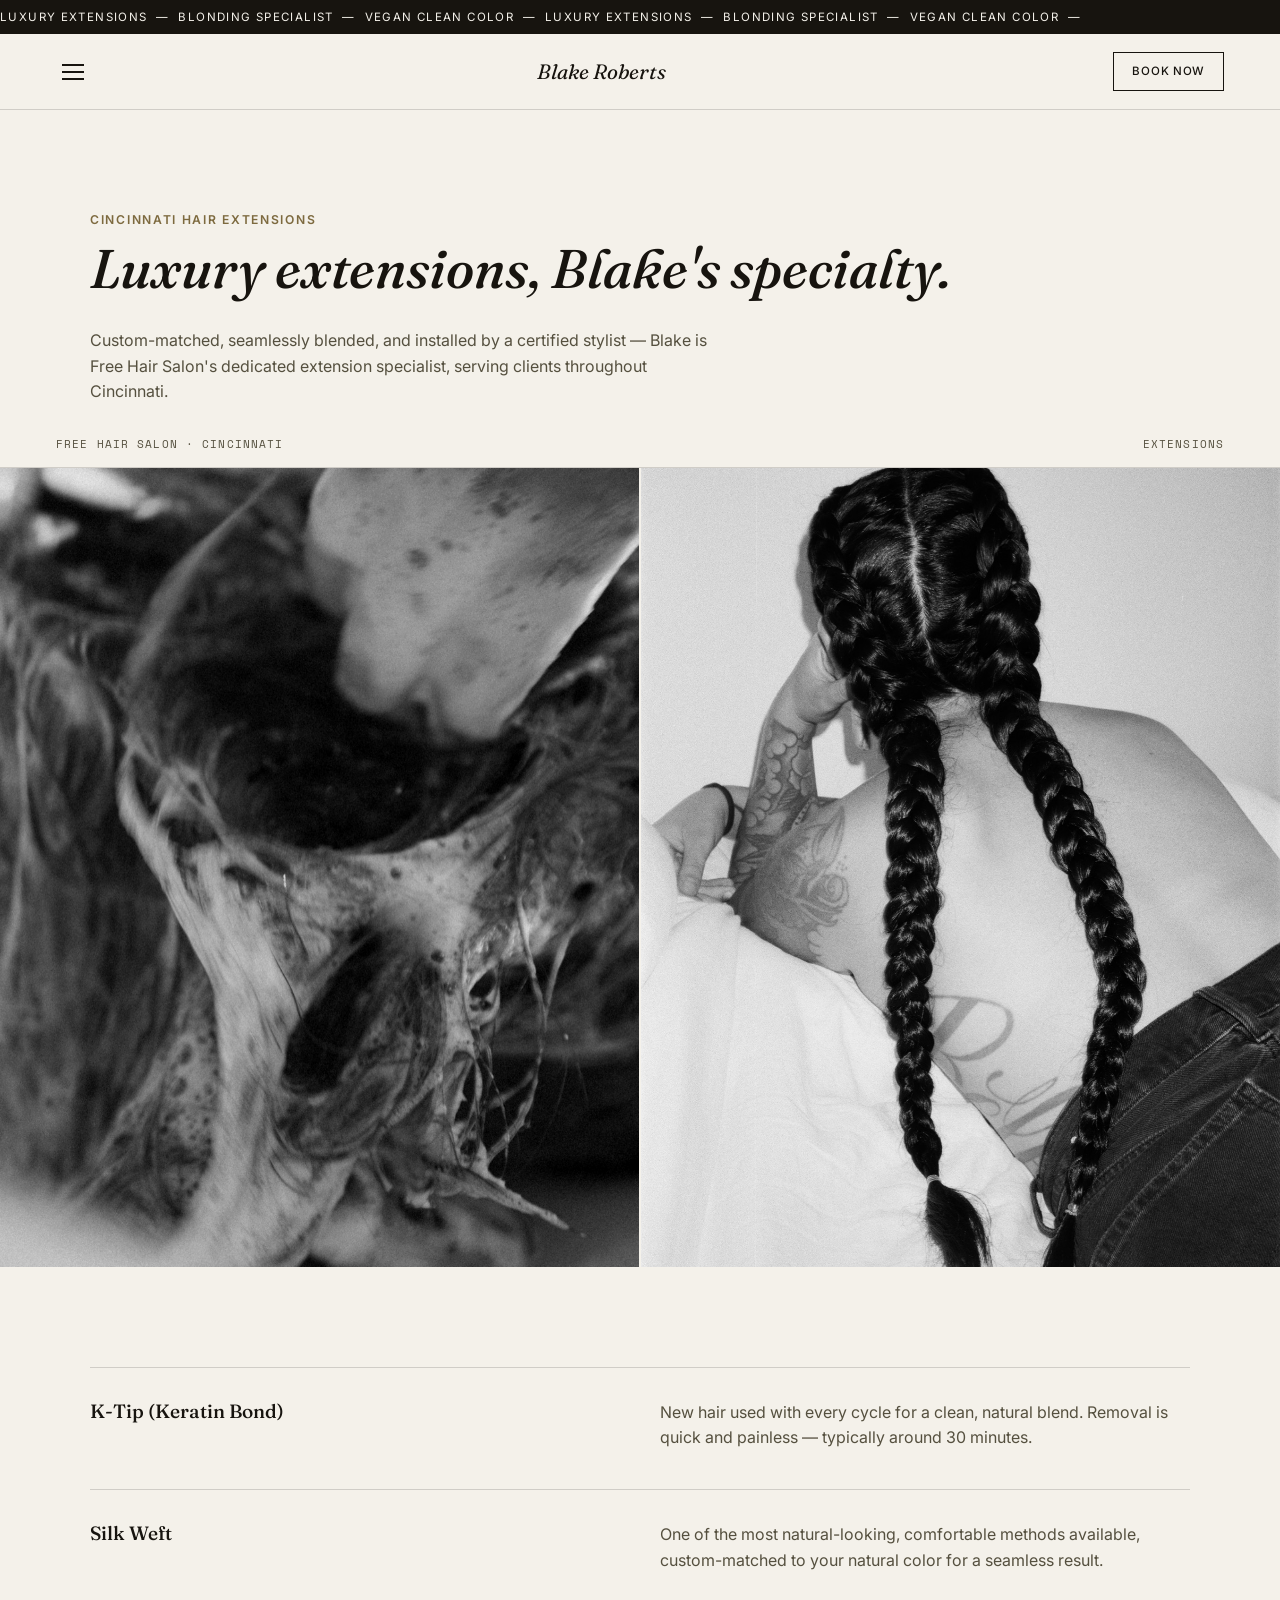
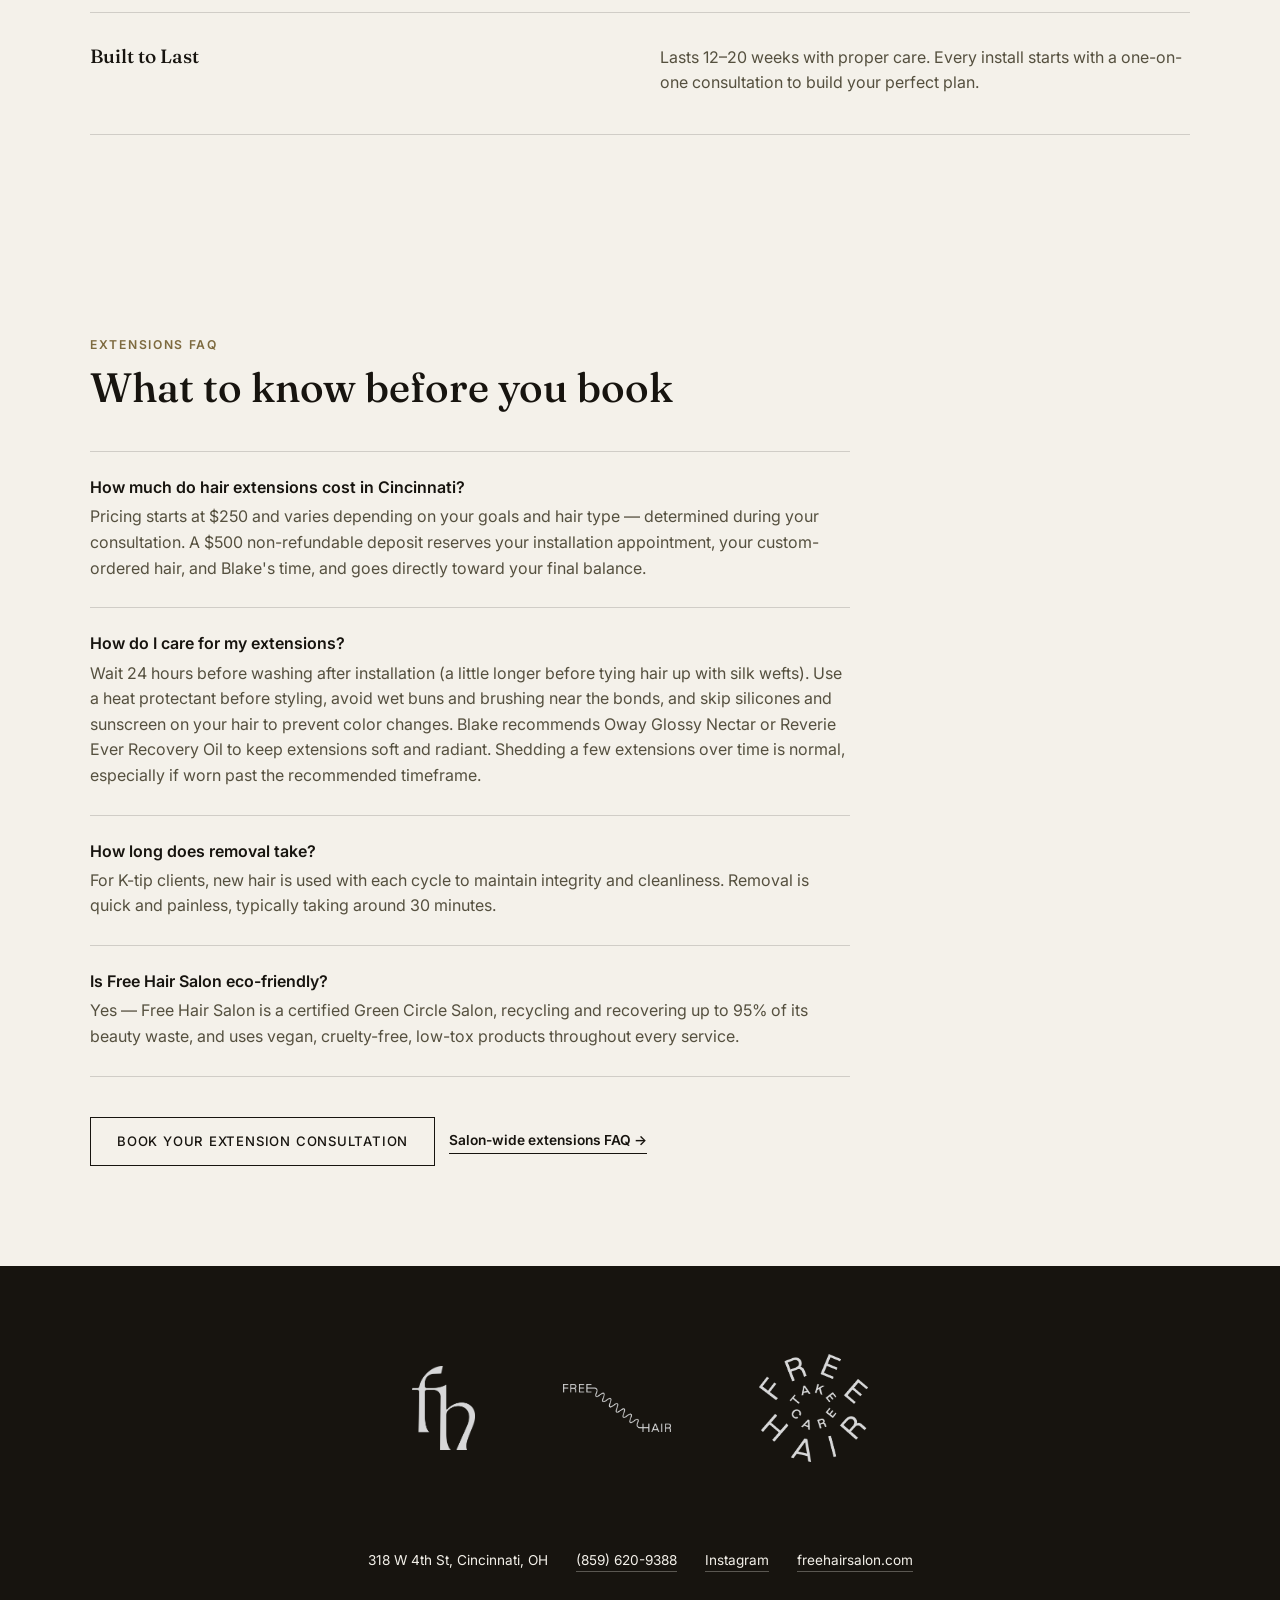
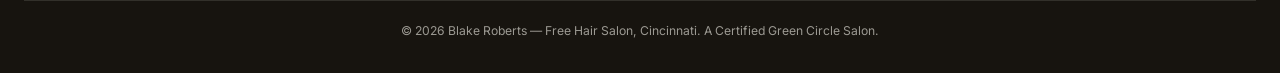
==== commit 64f6adc8: "Rebuild nav as hamburger + centered wordmark, matching SageForm reference; add Blake's real bio and " ====
--- a/extensions.html
+++ b/extensions.html
@@ -123,11 +123,23 @@
   <a class="brand" href="/">Blake Roberts</a>
   <a class="btn btn--sm header-book" href="https://www.vagaro.com//Users/BusinessWidget.aspx?enc=MMLjhIwJMcwFQhXLL7ifVC8owJsGKsMIIZyvsttw9n3M1moErcOxSB3Kwa63KsUjXQczH1Dl%2FlUrU6LcPP6ObynNZ6iXpxAR3c9%20K5Z77cFWYY%20J07%20kCMXUM3PeVkY%2F9DPEGCHGNO7Uwi5ei2ifVt9fECx3rDIpLf7CO7ystHD9U3KcdLG1a012s2KoPNvLRq%20j5%20ihwk9ptGlTrLCG5MRL%2FX2SwKNqSoQ7so6wJQOmX0TrxCOxL69xQxx2dqewb6qH6Fxzqed6Q2ZxywlH%20ZtxOPJbl4RyPreT%2FN9psLZCtCKZIz1wbNM%2Flxpgwl6VTNLTRgeMM1D%2FP%20EYa4aGbbP4zolZP%205ODFOU6527eJi1rrvjhYroXGHmHxLm21YDYShrV6JX%2FDpHy2DysTwNjg%3D%3D" target="_blank" rel="noopener">Book Now</a>
   <nav class="nav" id="siteNav">
-    <a href="/extensions">Extensions</a>
-    <a href="/#about">About</a>
-    <a href="/pricing">Price List</a>
-    <a href="/products">Products</a>
-    <a href="/#contact">Contact</a>
+    <div class="nav__group">
+      <p class="nav__label">Services</p>
+      <a href="/extensions">Extensions</a>
+      <a href="/pricing">Price List</a>
+      <a href="/products">Products</a>
+    </div>
+    <div class="nav__group">
+      <p class="nav__label">Studio</p>
+      <a href="/#about">About Blake</a>
+      <a href="/#contact">Visit</a>
+    </div>
+    <div class="nav__group">
+      <p class="nav__label">Connect</p>
+      <a href="https://www.vagaro.com//Users/BusinessWidget.aspx?enc=MMLjhIwJMcwFQhXLL7ifVC8owJsGKsMIIZyvsttw9n3M1moErcOxSB3Kwa63KsUjXQczH1Dl%2FlUrU6LcPP6ObynNZ6iXpxAR3c9%20K5Z77cFWYY%20J07%20kCMXUM3PeVkY%2F9DPEGCHGNO7Uwi5ei2ifVt9fECx3rDIpLf7CO7ystHD9U3KcdLG1a012s2KoPNvLRq%20j5%20ihwk9ptGlTrLCG5MRL%2FX2SwKNqSoQ7so6wJQOmX0TrxCOxL69xQxx2dqewb6qH6Fxzqed6Q2ZxywlH%20ZtxOPJbl4RyPreT%2FN9psLZCtCKZIz1wbNM%2Flxpgwl6VTNLTRgeMM1D%2FP%20EYa4aGbbP4zolZP%205ODFOU6527eJi1rrvjhYroXGHmHxLm21YDYShrV6JX%2FDpHy2DysTwNjg%3D%3D" target="_blank" rel="noopener">Book Now</a>
+      <a href="tel:+18596209388">Call / Text</a>
+      <a href="https://www.instagram.com/blake.freehair/" target="_blank" rel="noopener">Instagram</a>
+    </div>
   </nav>
 </header>
 
--- a/css/style.css
+++ b/css/style.css
@@ -61,55 +61,104 @@
   to { transform: translateX(-50%); }
 }
 
-/* Header */
+/* Header — hamburger-left, centered wordmark, persistent Book pill */
 .site-header {
   position: sticky;
   top: 0;
   z-index: 50;
   display: flex;
   align-items: center;
-  justify-content: space-between;
   gap: 24px;
   padding: 18px clamp(20px, 5vw, 56px);
   background: var(--bg);
   border-bottom: 1px solid var(--line);
 }
 .brand {
+  order: 1;
+  flex: 1;
+  text-align: center;
   font-family: var(--serif);
   font-style: italic;
   font-size: 1.3rem;
   text-decoration: none;
   color: var(--ink);
-  order: 1;
-}
-.header-book { order: 3; }
-.nav {
-  order: 2;
-  display: flex;
-  align-items: center;
-  gap: 28px;
-}
-.nav a {
-  text-decoration: none;
-  font-size: 0.88rem;
-  letter-spacing: 0.02em;
-  color: var(--ink);
-}
-.nav a:hover { color: var(--accent); }
+}
+.header-book { order: 2; }
 .nav-toggle {
-  display: none;
+  order: 0;
+  display: flex;
   flex-direction: column;
   gap: 5px;
   background: none;
   border: none;
   cursor: pointer;
   padding: 6px;
-  order: 0;
 }
 .nav-toggle span {
   width: 22px;
   height: 2px;
   background: var(--ink);
+}
+
+/* Nav — grouped dropdown panel, opened by the hamburger on every page */
+.nav {
+  display: none;
+  position: absolute;
+  top: 100%;
+  left: 0;
+  right: 0;
+  z-index: 49;
+  gap: clamp(32px, 6vw, 72px);
+  flex-wrap: wrap;
+  background: var(--bg);
+  padding: clamp(24px, 4vw, 36px) clamp(20px, 5vw, 56px) clamp(32px, 5vw, 44px);
+  border-bottom: 1px solid var(--line);
+}
+.nav.is-open { display: flex; }
+.nav__group {
+  display: flex;
+  flex-direction: column;
+  gap: 10px;
+  min-width: 150px;
+}
+.nav__label {
+  font-size: 0.72rem;
+  letter-spacing: 0.14em;
+  text-transform: uppercase;
+  color: var(--accent);
+  font-weight: 600;
+  margin: 0 0 2px;
+}
+.nav a {
+  text-decoration: none;
+  font-size: 0.92rem;
+  letter-spacing: 0.01em;
+  color: var(--ink);
+}
+.nav a:hover { color: var(--accent); }
+@media (max-width: 640px) {
+  .nav { flex-direction: column; gap: 26px; }
+}
+
+/* Hero nav overlay — mirrors the reference's permanent sidebar-on-photo list */
+.hero__nav {
+  display: none;
+  position: absolute;
+  top: clamp(28px, 6vw, 56px);
+  left: clamp(20px, 5vw, 56px);
+  z-index: 2;
+  gap: clamp(28px, 4vw, 48px);
+}
+.hero__nav .nav__label { color: #d9cba3; }
+.hero__nav a {
+  text-decoration: none;
+  font-size: 0.82rem;
+  letter-spacing: 0.01em;
+  color: var(--bg);
+}
+.hero__nav a:hover { color: #d9cba3; }
+@media (min-width: 860px) {
+  .hero__nav { display: flex; }
 }
 
 /* Buttons — square, outline, no fill */
@@ -438,27 +487,6 @@
   .offer-feature { grid-template-columns: 1fr; }
   .hero--photo { align-items: flex-end; min-height: 92vh; }
 }
-@media (max-width: 860px) {
-  .nav-toggle { display: flex; }
-  .brand { flex: 1; text-align: center; }
-  .nav {
-    position: absolute;
-    top: 100%;
-    left: 0;
-    right: 0;
-    z-index: 49;
-    order: 4;
-    flex-direction: column;
-    align-items: flex-start;
-    gap: 0;
-    background: var(--bg);
-    padding: 8px clamp(20px, 5vw, 56px) 20px;
-    border-bottom: 1px solid var(--line);
-    display: none;
-  }
-  .nav.is-open { display: flex; }
-  .nav a { padding: 12px 0; width: 100%; }
-}
 @media (max-width: 480px) {
   .brand { font-size: 1.1rem; }
 }
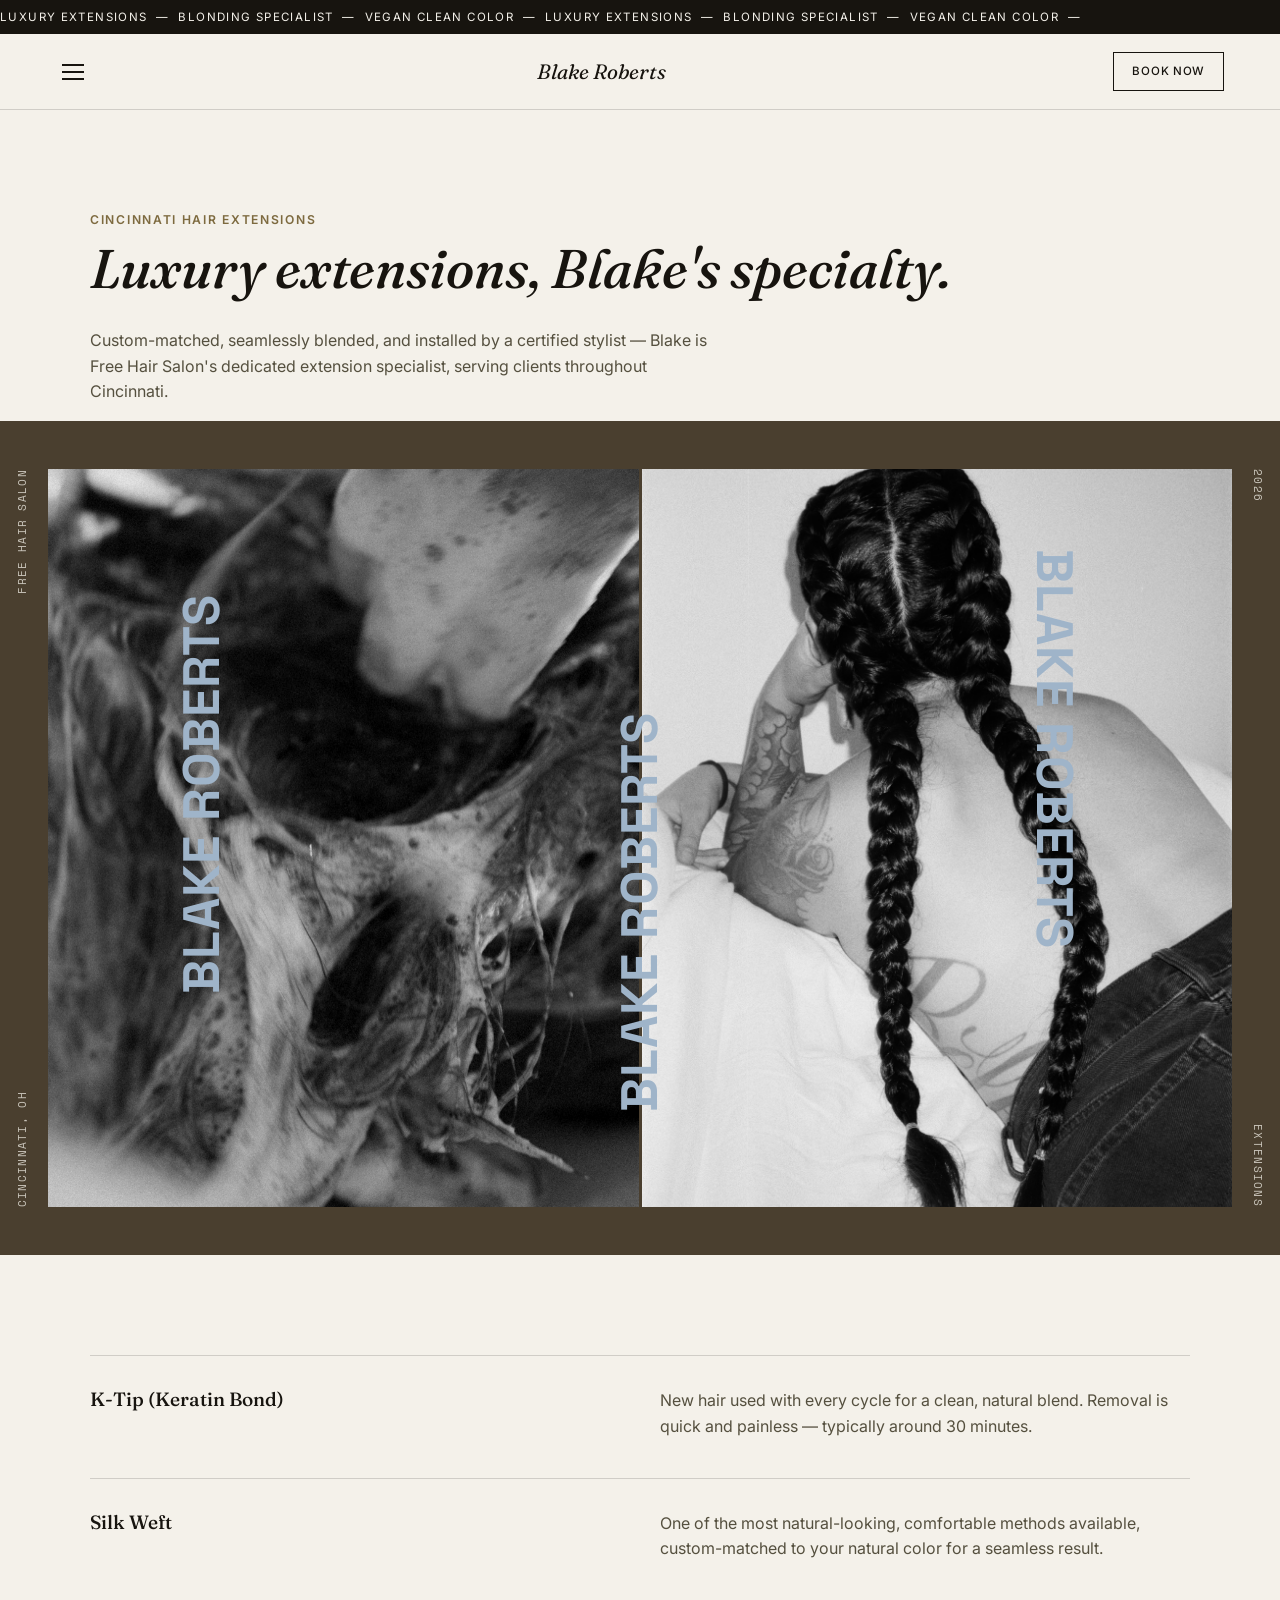
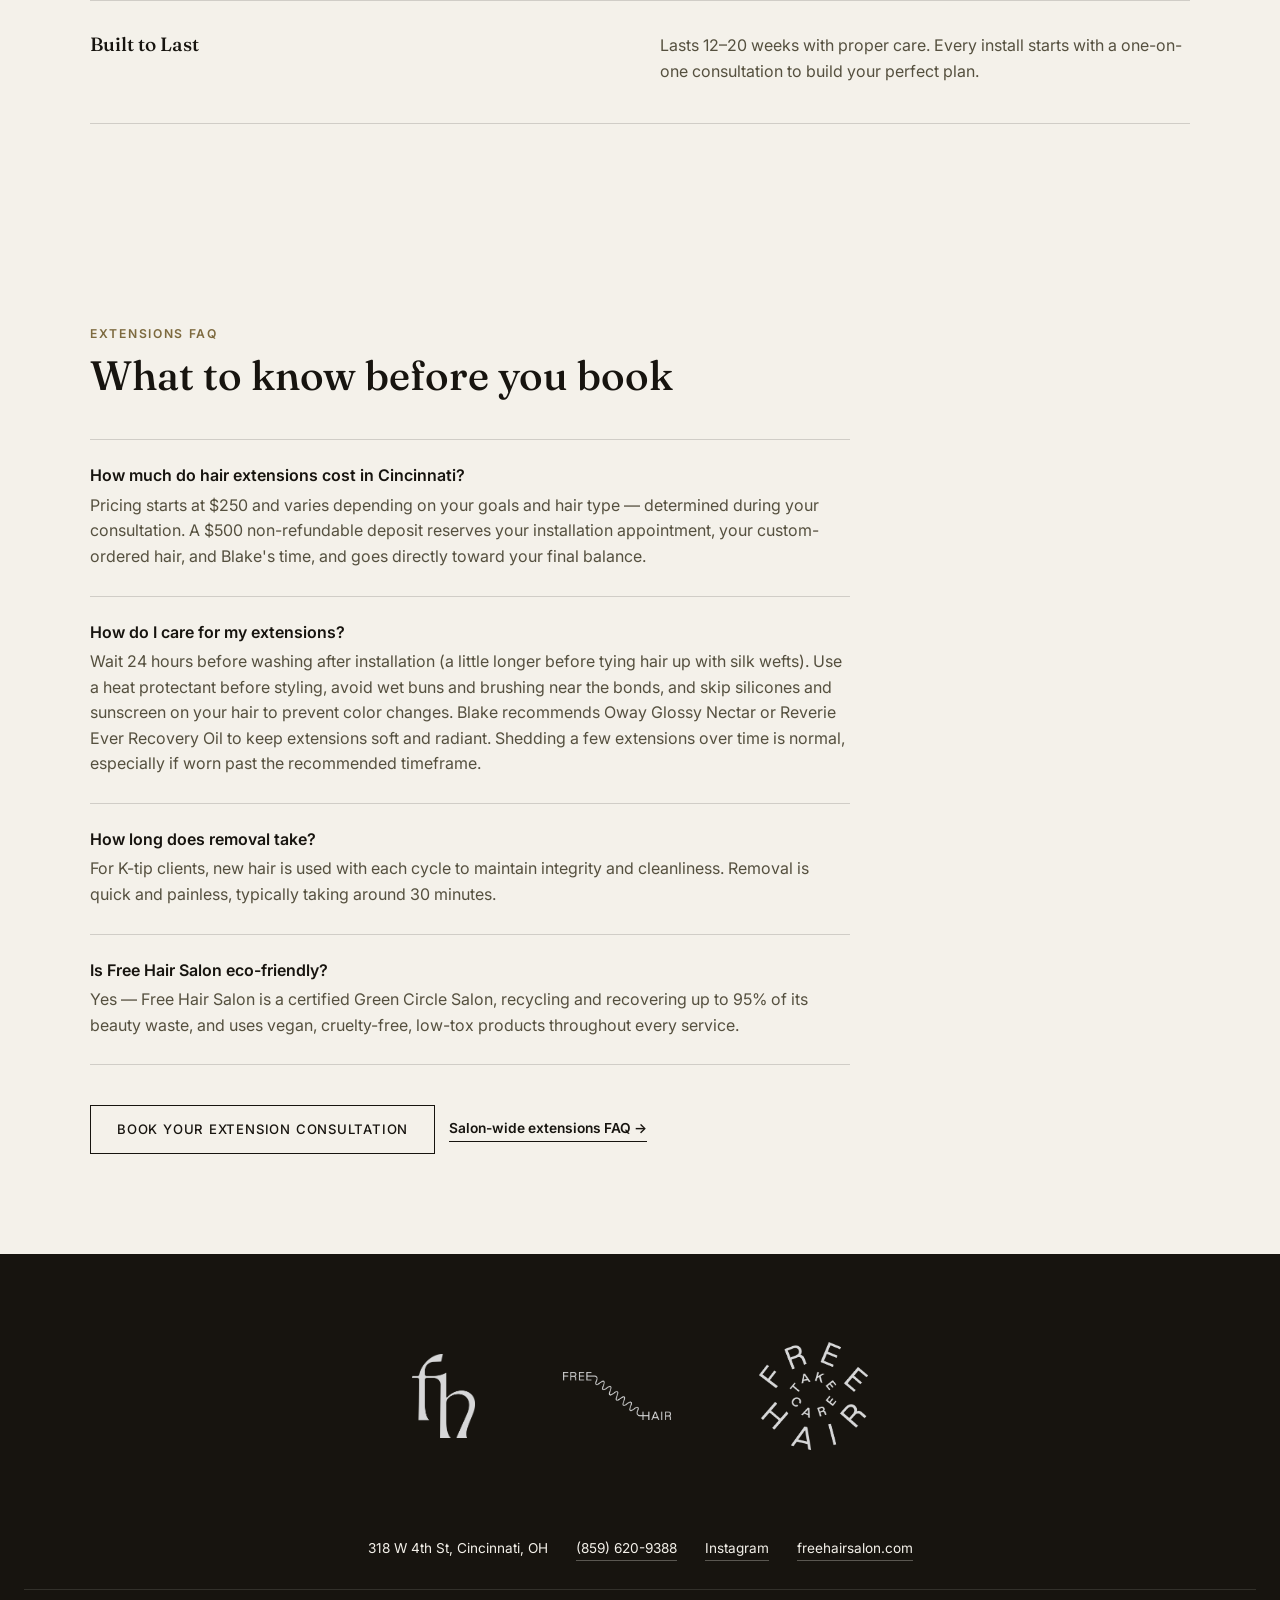
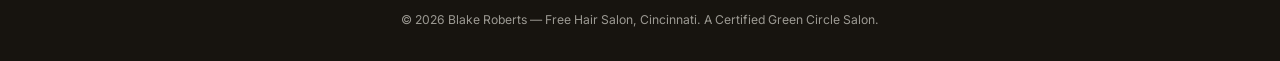
==== commit fa55ca6a: "Bring back the blue-accent press treatment on extensions + homepage circle Restores the umber-framed" ====
--- a/extensions.html
+++ b/extensions.html
@@ -154,14 +154,19 @@
   </section>
 
   <section class="diptych">
-    <div class="diptych__caption">
-      <span>Free Hair Salon · Cincinnati</span>
-      <span>Extensions</span>
-    </div>
     <div class="diptych__frame">
       <img src="images/web-about-sink-bw.jpg" alt="Behind the scenes at Free Hair Salon, Cincinnati" style="object-position: 75% 50%;">
       <img src="images/web-extensions-foil.jpg" alt="Foiling and color application during an extension service">
-    </div>
+      <div class="diptych__mark" aria-hidden="true">
+        <span>Blake Roberts</span>
+        <span>Blake Roberts</span>
+        <span>Blake Roberts</span>
+      </div>
+    </div>
+    <span class="diptych__label diptych__label--tl">Free Hair Salon</span>
+    <span class="diptych__label diptych__label--tr">2026</span>
+    <span class="diptych__label diptych__label--bl">Cincinnati, OH</span>
+    <span class="diptych__label diptych__label--br">Extensions</span>
   </section>
 
   <section class="section">
--- a/css/style.css
+++ b/css/style.css
@@ -4,6 +4,7 @@
   --ink-soft: #55503f;
   --line: rgba(23, 20, 15, 0.16);
   --accent: #7d6a3f;
+  --stamp: #9fb4c9;
   --serif: "Fraunces", Georgia, serif;
   --sans: "Inter", -apple-system, BlinkMacSystemFont, sans-serif;
   --display: "Space Grotesk", "Inter", -apple-system, BlinkMacSystemFont, sans-serif;
@@ -329,7 +330,7 @@
   border-radius: 50%;
   overflow: hidden;
   box-shadow: 0 24px 70px rgba(0, 0, 0, 0.45);
-  border: 6px solid var(--bg);
+  border: 6px solid var(--stamp);
 }
 .collage__circle img { width: 100%; height: 100%; object-fit: cover; display: block; }
 .collage__label {
@@ -351,12 +352,19 @@
   .collage__cta { right: 50%; transform: translateX(50%); bottom: 20px; }
 }
 
-/* Simple photo diptych (replaces old press-slide) */
-.diptych { padding: 0; }
+/* Photo diptych — umber frame with a rotated blue "Blake Roberts" stamp */
+.diptych {
+  --umber: #4a3f2f;
+  background: var(--umber);
+  padding: clamp(28px, 5vw, 48px);
+  position: relative;
+}
 .diptych__frame {
+  position: relative;
   display: grid;
   grid-template-columns: 1fr 1fr;
-  gap: 2px;
+  gap: 3px;
+  overflow: hidden;
 }
 .diptych__frame img {
   width: 100%;
@@ -366,20 +374,49 @@
   display: block;
 }
 .diptych__frame img:first-child { filter: grayscale(1) contrast(1.05); }
-.diptych__caption {
-  display: flex;
-  justify-content: space-between;
-  padding: 14px clamp(20px, 5vw, 56px);
+.diptych__mark {
+  position: absolute;
+  inset: 0;
+  display: flex;
+  align-items: center;
+  justify-content: center;
+  pointer-events: none;
+}
+.diptych__mark span {
+  position: absolute;
+  top: 50%;
+  font-family: var(--display);
+  font-weight: 700;
+  text-transform: uppercase;
+  color: var(--stamp);
+  white-space: nowrap;
+  letter-spacing: 0.02em;
+  line-height: 1;
+  font-size: clamp(1.6rem, 5vw, 3.2rem);
+}
+.diptych__mark span:nth-child(1) { left: 13%; top: 44%; transform: translate(-50%, -50%) rotate(-90deg); }
+.diptych__mark span:nth-child(2) { left: 50%; top: 60%; transform: translate(-50%, -50%) rotate(-90deg); }
+.diptych__mark span:nth-child(3) { left: 85%; top: 38%; transform: translate(-50%, -50%) rotate(90deg); }
+.diptych__label {
+  position: absolute;
+  writing-mode: vertical-rl;
   font-family: var(--mono);
-  font-size: 0.7rem;
-  letter-spacing: 0.1em;
-  text-transform: uppercase;
-  color: var(--ink-soft);
-  border-bottom: 1px solid var(--line);
-}
+  font-size: 0.68rem;
+  letter-spacing: 0.12em;
+  text-transform: uppercase;
+  color: rgba(244, 241, 234, 0.75);
+}
+.diptych__label--tl { top: clamp(28px, 5vw, 48px); left: 14px; transform: rotate(180deg); }
+.diptych__label--tr { top: clamp(28px, 5vw, 48px); right: 14px; }
+.diptych__label--bl { bottom: clamp(28px, 5vw, 48px); left: 14px; transform: rotate(180deg); }
+.diptych__label--br { bottom: clamp(28px, 5vw, 48px); right: 14px; }
 @media (max-width: 640px) {
   .diptych__frame { grid-template-columns: 1fr; }
   .diptych__frame img { aspect-ratio: 4/3; }
+  .diptych__mark span:nth-child(1),
+  .diptych__mark span:nth-child(2),
+  .diptych__mark span:nth-child(3) { transform: none; position: static; display: block; text-align: center; font-size: clamp(1.4rem, 8vw, 2.2rem); }
+  .diptych__mark { position: absolute; top: 50%; left: 0; right: 0; transform: translateY(-50%); flex-direction: column; }
 }
 
 /* Plain list (replaces boxed cards) */
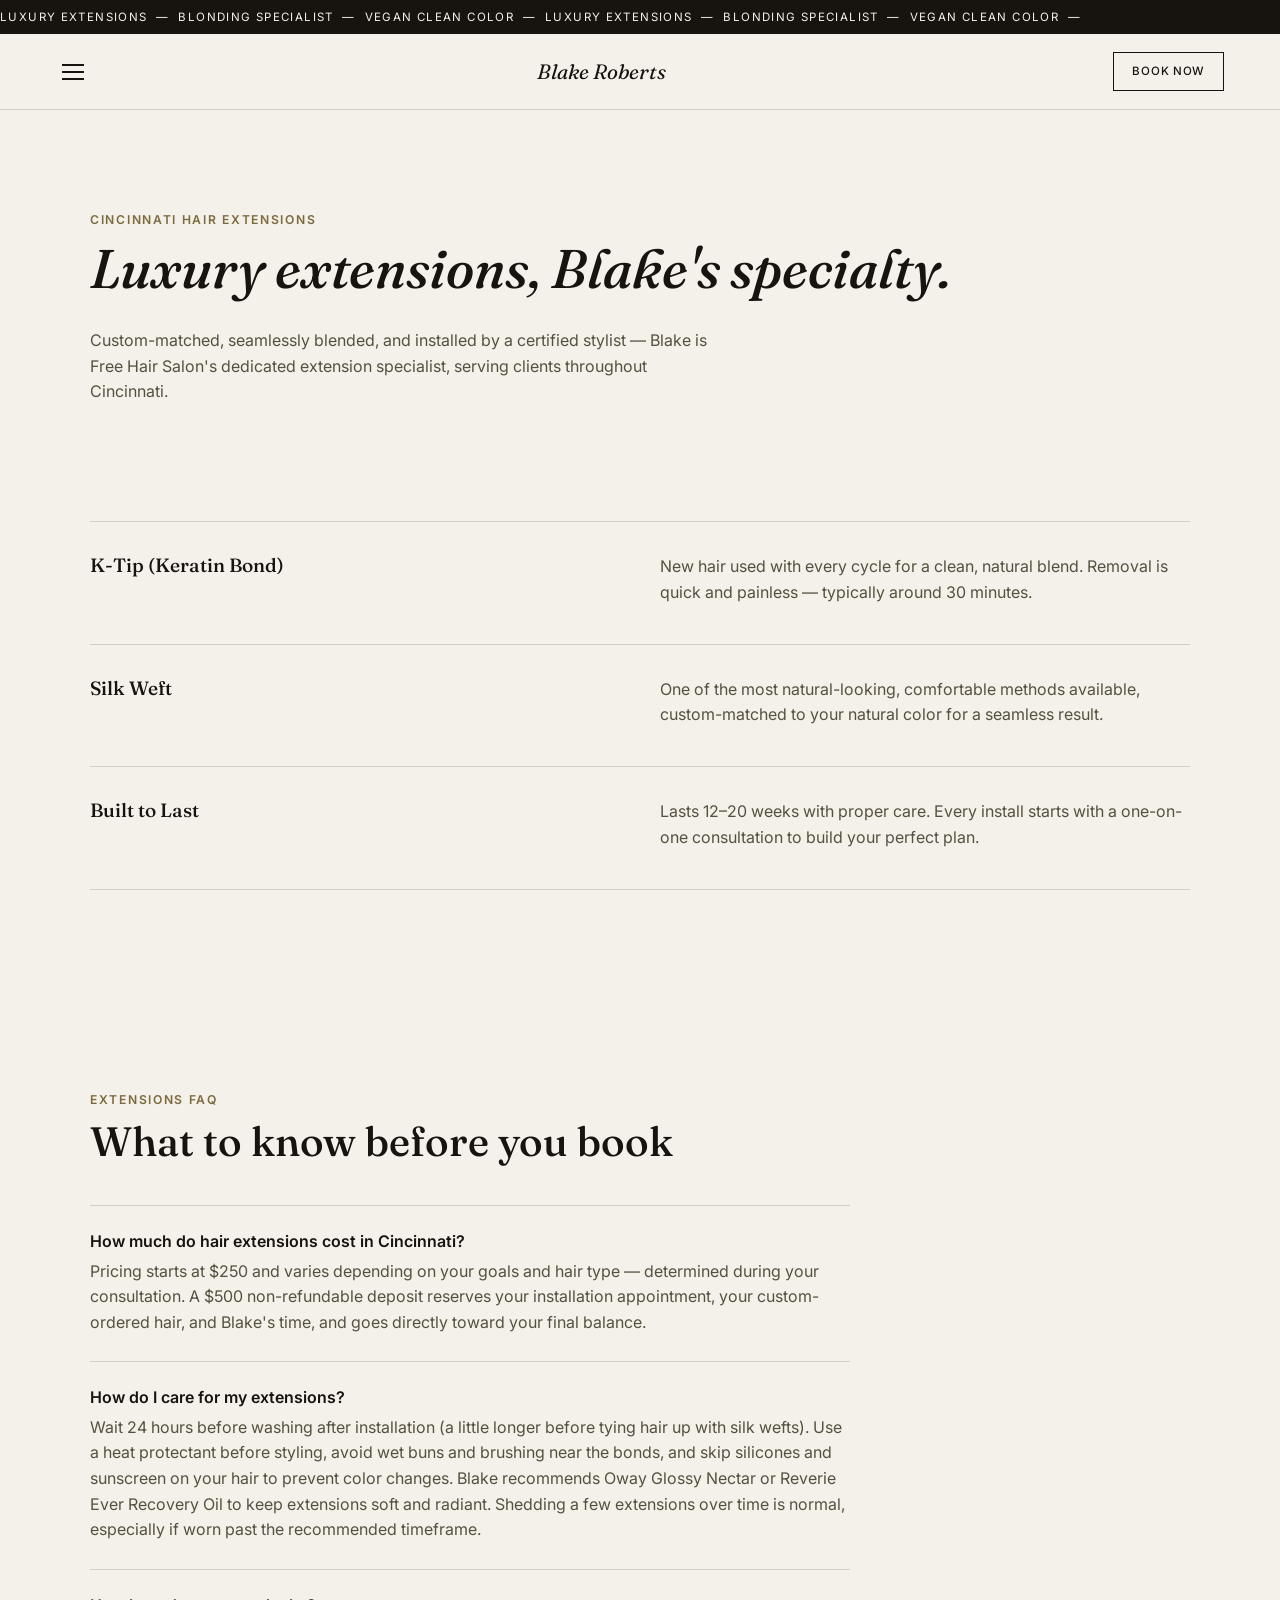
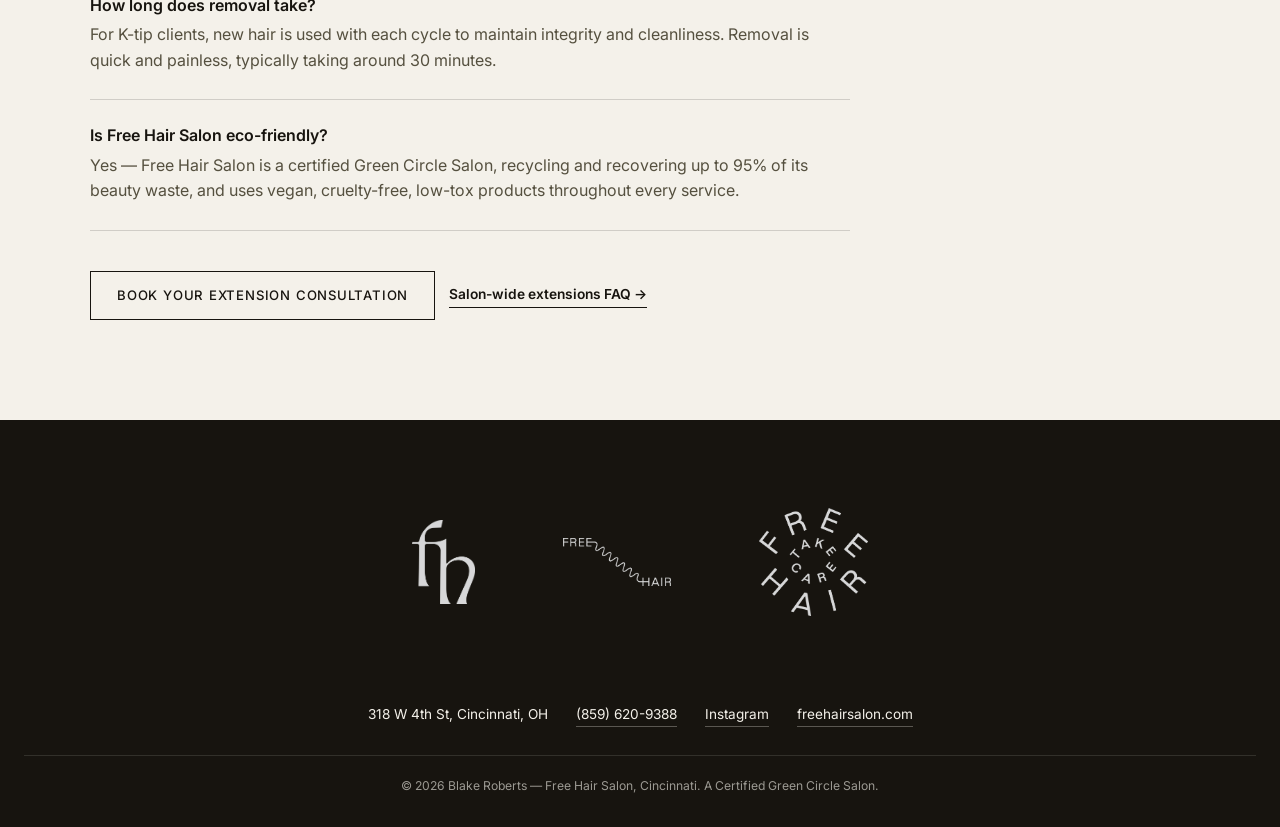
==== commit 03b4f44d: "Remove the umber/stamp diptych block from the extensions page Blake didn't want it after seeing it i" ====
--- a/extensions.html
+++ b/extensions.html
@@ -153,22 +153,6 @@
     </div>
   </section>
 
-  <section class="diptych">
-    <div class="diptych__frame">
-      <img src="images/web-about-sink-bw.jpg" alt="Behind the scenes at Free Hair Salon, Cincinnati" style="object-position: 75% 50%;">
-      <img src="images/web-extensions-foil.jpg" alt="Foiling and color application during an extension service">
-      <div class="diptych__mark" aria-hidden="true">
-        <span>Blake Roberts</span>
-        <span>Blake Roberts</span>
-        <span>Blake Roberts</span>
-      </div>
-    </div>
-    <span class="diptych__label diptych__label--tl">Free Hair Salon</span>
-    <span class="diptych__label diptych__label--tr">2026</span>
-    <span class="diptych__label diptych__label--bl">Cincinnati, OH</span>
-    <span class="diptych__label diptych__label--br">Extensions</span>
-  </section>
-
   <section class="section">
     <div class="section__inner">
       <div class="plain-list">
--- a/css/style.css
+++ b/css/style.css
@@ -352,73 +352,6 @@
   .collage__cta { right: 50%; transform: translateX(50%); bottom: 20px; }
 }
 
-/* Photo diptych — umber frame with a rotated blue "Blake Roberts" stamp */
-.diptych {
-  --umber: #4a3f2f;
-  background: var(--umber);
-  padding: clamp(28px, 5vw, 48px);
-  position: relative;
-}
-.diptych__frame {
-  position: relative;
-  display: grid;
-  grid-template-columns: 1fr 1fr;
-  gap: 3px;
-  overflow: hidden;
-}
-.diptych__frame img {
-  width: 100%;
-  height: 100%;
-  aspect-ratio: 4/5;
-  object-fit: cover;
-  display: block;
-}
-.diptych__frame img:first-child { filter: grayscale(1) contrast(1.05); }
-.diptych__mark {
-  position: absolute;
-  inset: 0;
-  display: flex;
-  align-items: center;
-  justify-content: center;
-  pointer-events: none;
-}
-.diptych__mark span {
-  position: absolute;
-  top: 50%;
-  font-family: var(--display);
-  font-weight: 700;
-  text-transform: uppercase;
-  color: var(--stamp);
-  white-space: nowrap;
-  letter-spacing: 0.02em;
-  line-height: 1;
-  font-size: clamp(1.6rem, 5vw, 3.2rem);
-}
-.diptych__mark span:nth-child(1) { left: 13%; top: 44%; transform: translate(-50%, -50%) rotate(-90deg); }
-.diptych__mark span:nth-child(2) { left: 50%; top: 60%; transform: translate(-50%, -50%) rotate(-90deg); }
-.diptych__mark span:nth-child(3) { left: 85%; top: 38%; transform: translate(-50%, -50%) rotate(90deg); }
-.diptych__label {
-  position: absolute;
-  writing-mode: vertical-rl;
-  font-family: var(--mono);
-  font-size: 0.68rem;
-  letter-spacing: 0.12em;
-  text-transform: uppercase;
-  color: rgba(244, 241, 234, 0.75);
-}
-.diptych__label--tl { top: clamp(28px, 5vw, 48px); left: 14px; transform: rotate(180deg); }
-.diptych__label--tr { top: clamp(28px, 5vw, 48px); right: 14px; }
-.diptych__label--bl { bottom: clamp(28px, 5vw, 48px); left: 14px; transform: rotate(180deg); }
-.diptych__label--br { bottom: clamp(28px, 5vw, 48px); right: 14px; }
-@media (max-width: 640px) {
-  .diptych__frame { grid-template-columns: 1fr; }
-  .diptych__frame img { aspect-ratio: 4/3; }
-  .diptych__mark span:nth-child(1),
-  .diptych__mark span:nth-child(2),
-  .diptych__mark span:nth-child(3) { transform: none; position: static; display: block; text-align: center; font-size: clamp(1.4rem, 8vw, 2.2rem); }
-  .diptych__mark { position: absolute; top: 50%; left: 0; right: 0; transform: translateY(-50%); flex-direction: column; }
-}
-
 /* Plain list (replaces boxed cards) */
 .plain-list { border-top: 1px solid var(--line); }
 .plain-list__row {
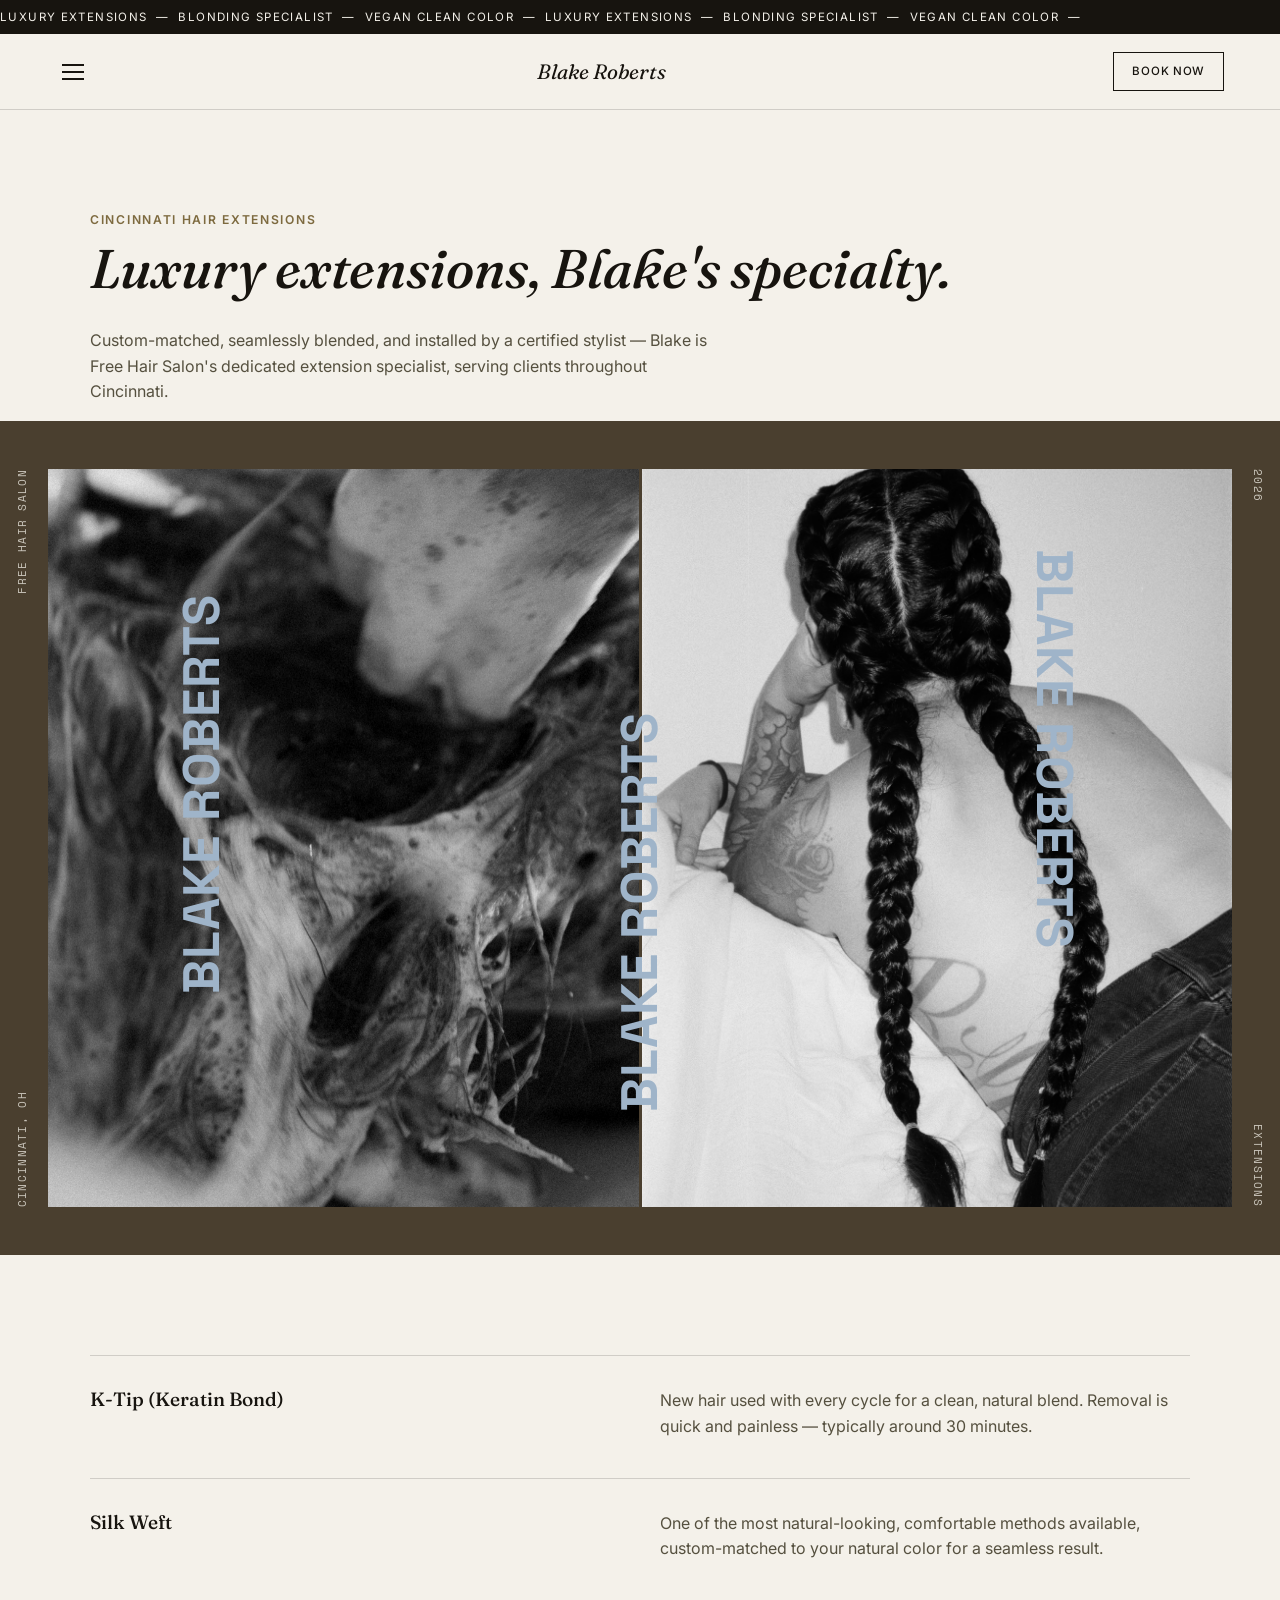
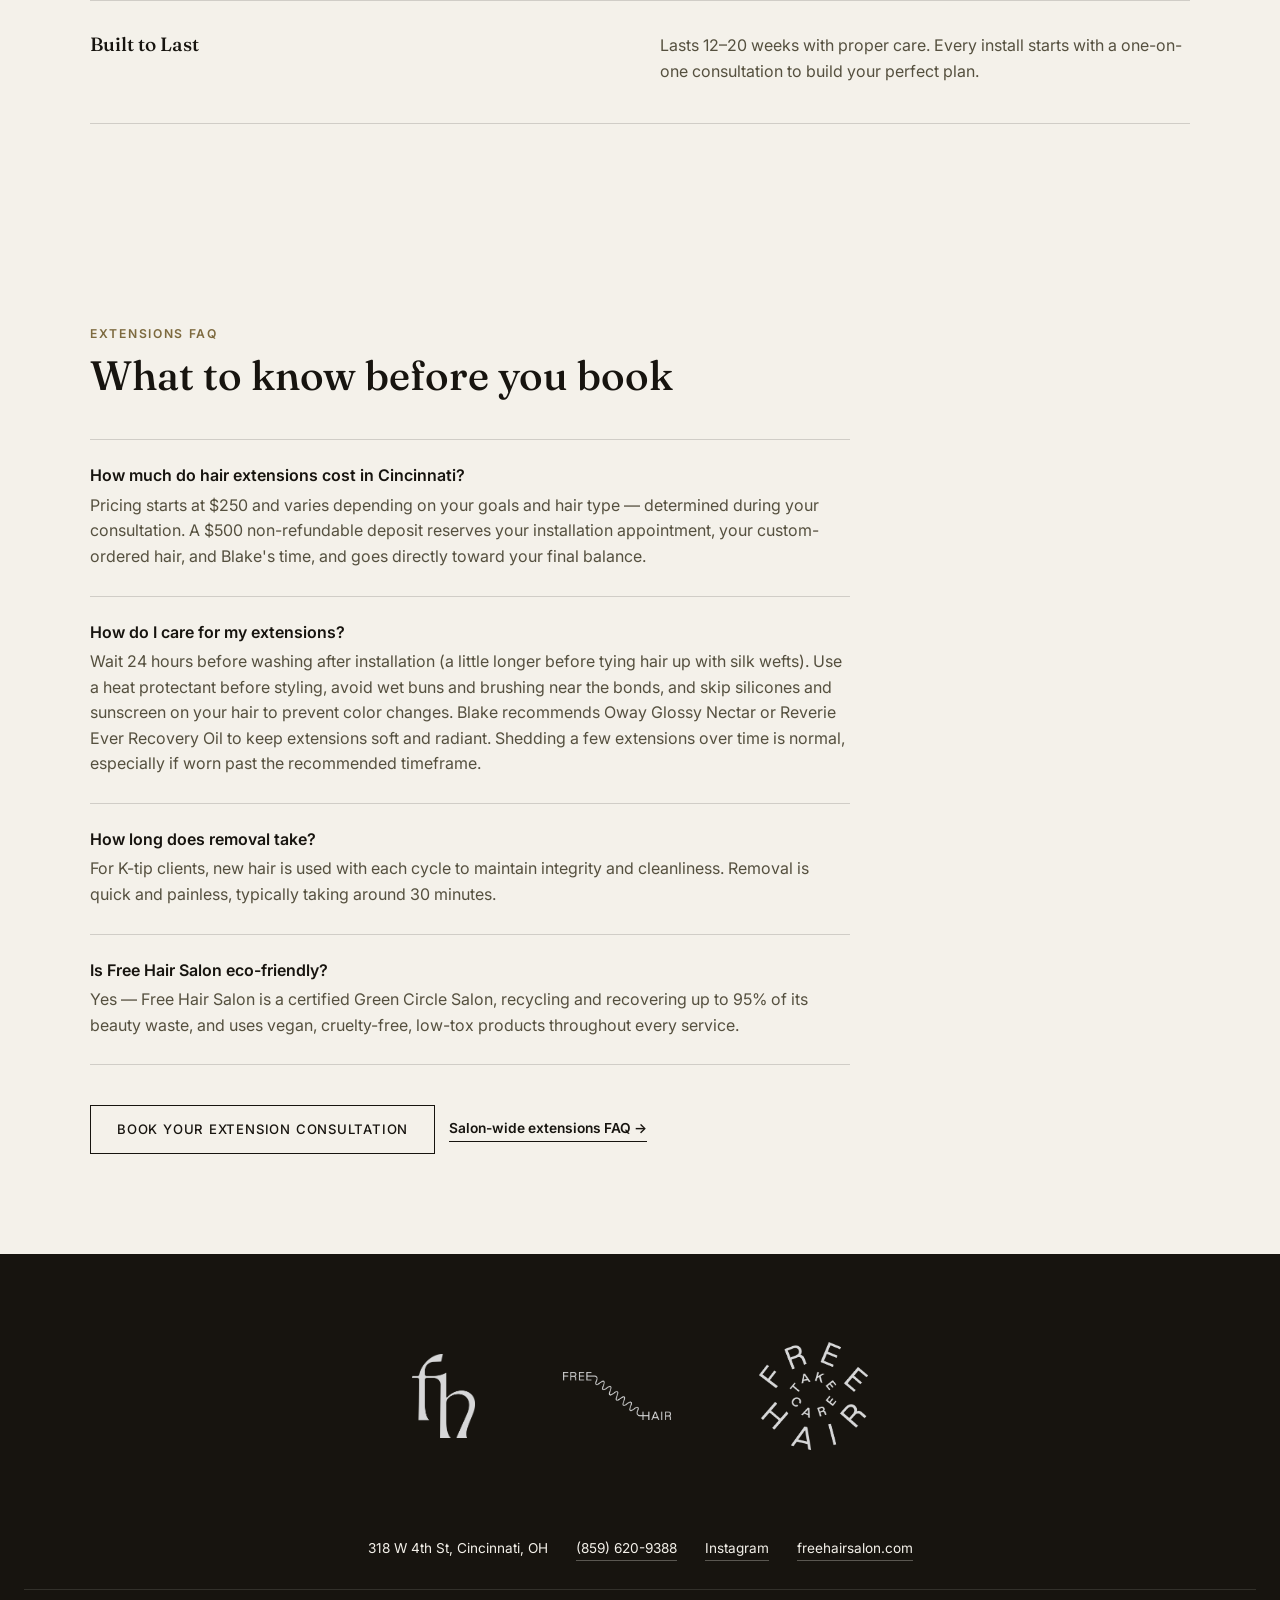
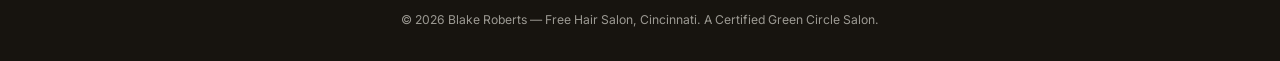
==== commit 99c6ef5a: "Revert "Remove the umber/stamp diptych block from the extensions page" This reverts commit 03b4f44d4" ====
--- a/extensions.html
+++ b/extensions.html
@@ -153,6 +153,22 @@
     </div>
   </section>
 
+  <section class="diptych">
+    <div class="diptych__frame">
+      <img src="images/web-about-sink-bw.jpg" alt="Behind the scenes at Free Hair Salon, Cincinnati" style="object-position: 75% 50%;">
+      <img src="images/web-extensions-foil.jpg" alt="Foiling and color application during an extension service">
+      <div class="diptych__mark" aria-hidden="true">
+        <span>Blake Roberts</span>
+        <span>Blake Roberts</span>
+        <span>Blake Roberts</span>
+      </div>
+    </div>
+    <span class="diptych__label diptych__label--tl">Free Hair Salon</span>
+    <span class="diptych__label diptych__label--tr">2026</span>
+    <span class="diptych__label diptych__label--bl">Cincinnati, OH</span>
+    <span class="diptych__label diptych__label--br">Extensions</span>
+  </section>
+
   <section class="section">
     <div class="section__inner">
       <div class="plain-list">
--- a/css/style.css
+++ b/css/style.css
@@ -352,6 +352,73 @@
   .collage__cta { right: 50%; transform: translateX(50%); bottom: 20px; }
 }
 
+/* Photo diptych — umber frame with a rotated blue "Blake Roberts" stamp */
+.diptych {
+  --umber: #4a3f2f;
+  background: var(--umber);
+  padding: clamp(28px, 5vw, 48px);
+  position: relative;
+}
+.diptych__frame {
+  position: relative;
+  display: grid;
+  grid-template-columns: 1fr 1fr;
+  gap: 3px;
+  overflow: hidden;
+}
+.diptych__frame img {
+  width: 100%;
+  height: 100%;
+  aspect-ratio: 4/5;
+  object-fit: cover;
+  display: block;
+}
+.diptych__frame img:first-child { filter: grayscale(1) contrast(1.05); }
+.diptych__mark {
+  position: absolute;
+  inset: 0;
+  display: flex;
+  align-items: center;
+  justify-content: center;
+  pointer-events: none;
+}
+.diptych__mark span {
+  position: absolute;
+  top: 50%;
+  font-family: var(--display);
+  font-weight: 700;
+  text-transform: uppercase;
+  color: var(--stamp);
+  white-space: nowrap;
+  letter-spacing: 0.02em;
+  line-height: 1;
+  font-size: clamp(1.6rem, 5vw, 3.2rem);
+}
+.diptych__mark span:nth-child(1) { left: 13%; top: 44%; transform: translate(-50%, -50%) rotate(-90deg); }
+.diptych__mark span:nth-child(2) { left: 50%; top: 60%; transform: translate(-50%, -50%) rotate(-90deg); }
+.diptych__mark span:nth-child(3) { left: 85%; top: 38%; transform: translate(-50%, -50%) rotate(90deg); }
+.diptych__label {
+  position: absolute;
+  writing-mode: vertical-rl;
+  font-family: var(--mono);
+  font-size: 0.68rem;
+  letter-spacing: 0.12em;
+  text-transform: uppercase;
+  color: rgba(244, 241, 234, 0.75);
+}
+.diptych__label--tl { top: clamp(28px, 5vw, 48px); left: 14px; transform: rotate(180deg); }
+.diptych__label--tr { top: clamp(28px, 5vw, 48px); right: 14px; }
+.diptych__label--bl { bottom: clamp(28px, 5vw, 48px); left: 14px; transform: rotate(180deg); }
+.diptych__label--br { bottom: clamp(28px, 5vw, 48px); right: 14px; }
+@media (max-width: 640px) {
+  .diptych__frame { grid-template-columns: 1fr; }
+  .diptych__frame img { aspect-ratio: 4/3; }
+  .diptych__mark span:nth-child(1),
+  .diptych__mark span:nth-child(2),
+  .diptych__mark span:nth-child(3) { transform: none; position: static; display: block; text-align: center; font-size: clamp(1.4rem, 8vw, 2.2rem); }
+  .diptych__mark { position: absolute; top: 50%; left: 0; right: 0; transform: translateY(-50%); flex-direction: column; }
+}
+
 /* Plain list (replaces boxed cards) */
 .plain-list { border-top: 1px solid var(--line); }
 .plain-list__row {
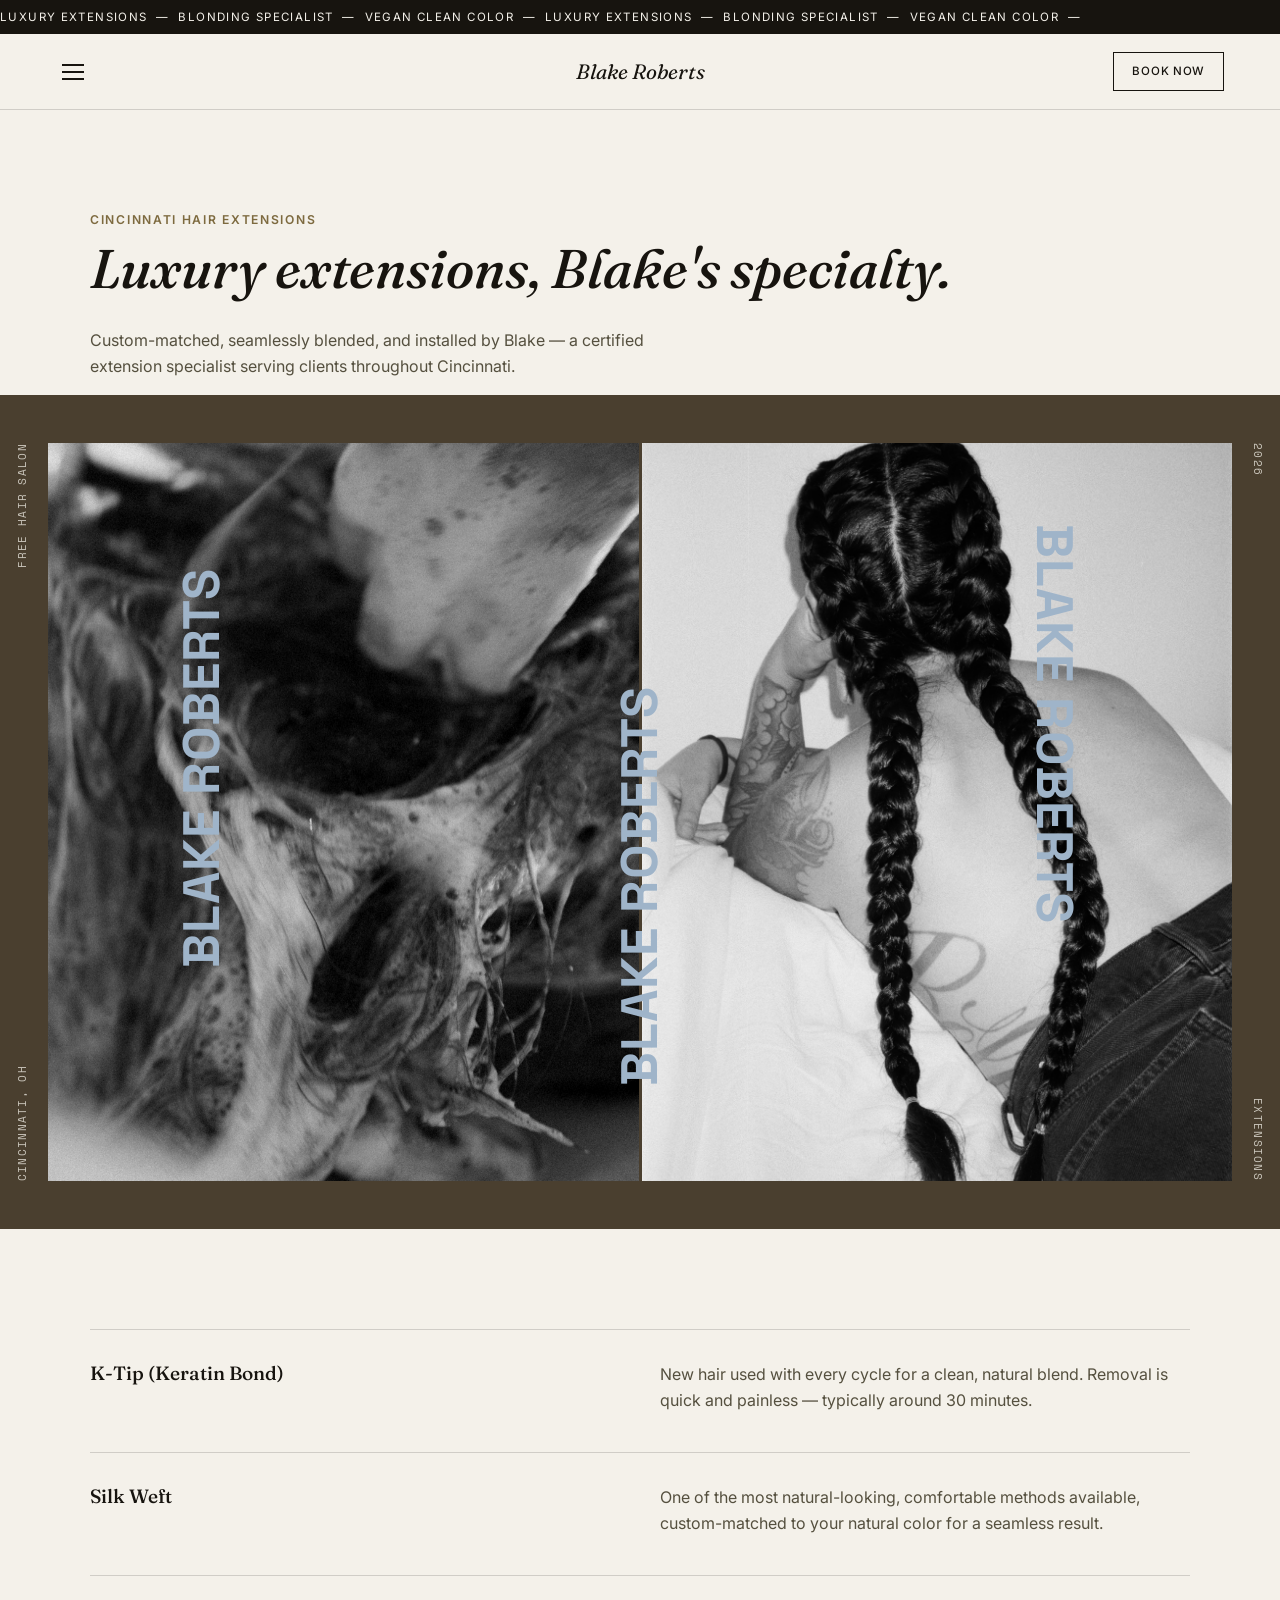
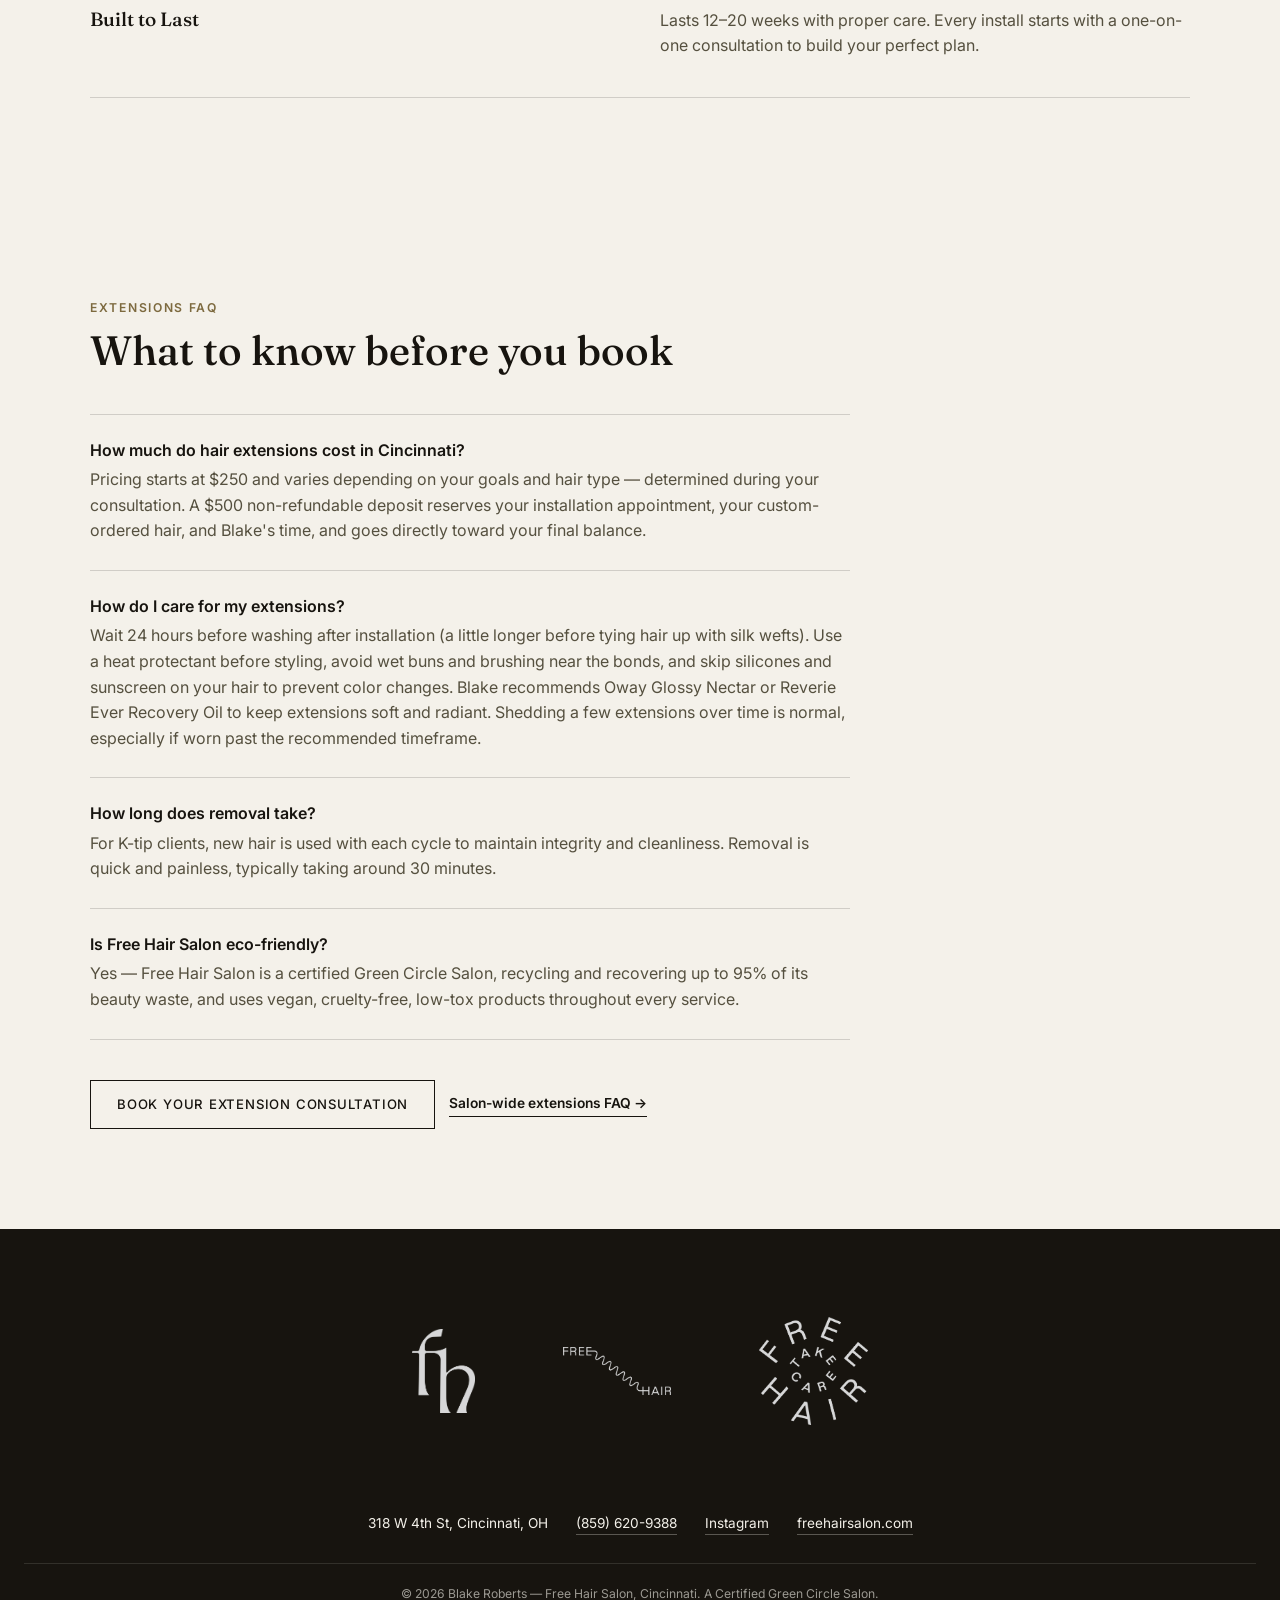
==== commit 2dbbe930: "Soften copy: drop "studio" framing and the exclusive-specialist claim "A studio for..." becomes "fro" ====
--- a/extensions.html
+++ b/extensions.html
@@ -149,7 +149,7 @@
     <div class="section__inner">
       <p class="eyebrow">Cincinnati Hair Extensions</p>
       <h1 style="font-family: var(--serif); font-style: italic; font-size: clamp(2.2rem, 5vw, 3.4rem); font-weight: 500;">Luxury extensions, Blake's specialty.</h1>
-      <p class="section__intro">Custom-matched, seamlessly blended, and installed by a certified stylist — Blake is Free Hair Salon's dedicated extension specialist, serving clients throughout Cincinnati.</p>
+      <p class="section__intro">Custom-matched, seamlessly blended, and installed by Blake — a certified extension specialist serving clients throughout Cincinnati.</p>
     </div>
   </section>
 
--- a/css/style.css
+++ b/css/style.css
@@ -69,24 +69,24 @@
   z-index: 50;
   display: flex;
   align-items: center;
+  justify-content: space-between;
   gap: 24px;
   padding: 18px clamp(20px, 5vw, 56px);
   background: var(--bg);
   border-bottom: 1px solid var(--line);
 }
 .brand {
-  order: 1;
-  flex: 1;
-  text-align: center;
+  position: absolute;
+  left: 50%;
+  top: 50%;
+  transform: translate(-50%, -50%);
   font-family: var(--serif);
   font-style: italic;
   font-size: 1.3rem;
   text-decoration: none;
   color: var(--ink);
 }
-.header-book { order: 2; }
 .nav-toggle {
-  order: 0;
   display: flex;
   flex-direction: column;
   gap: 5px;
@@ -94,6 +94,9 @@
   border: none;
   cursor: pointer;
   padding: 6px;
+}
+@media (min-width: 860px) {
+  .site-header--home .nav-toggle { visibility: hidden; pointer-events: none; }
 }
 .nav-toggle span {
   width: 22px;
@@ -303,54 +306,6 @@
   display: block;
 }
 .photo-frame--wide { aspect-ratio: 3/2; }
-
-/* Circle collage */
-.collage {
-  position: relative;
-  background: var(--ink);
-  overflow: hidden;
-  min-height: clamp(380px, 58vw, 640px);
-}
-.collage__bg {
-  position: absolute;
-  inset: 0;
-  width: 100%;
-  height: 100%;
-  object-fit: cover;
-  filter: grayscale(1) contrast(1.05);
-  opacity: 0.92;
-}
-.collage__circle {
-  position: absolute;
-  top: 50%;
-  left: 50%;
-  transform: translate(-50%, -50%);
-  width: clamp(220px, 34vw, 380px);
-  aspect-ratio: 1;
-  border-radius: 50%;
-  overflow: hidden;
-  box-shadow: 0 24px 70px rgba(0, 0, 0, 0.45);
-  border: 6px solid var(--stamp);
-}
-.collage__circle img { width: 100%; height: 100%; object-fit: cover; display: block; }
-.collage__label {
-  position: absolute;
-  left: clamp(20px, 5vw, 56px);
-  bottom: clamp(20px, 5vw, 56px);
-  color: var(--bg);
-  font-family: var(--mono);
-  font-size: 0.72rem;
-  letter-spacing: 0.1em;
-  text-transform: uppercase;
-}
-.collage__cta {
-  position: absolute;
-  right: clamp(20px, 5vw, 56px);
-  bottom: clamp(20px, 5vw, 56px);
-}
-@media (max-width: 560px) {
-  .collage__cta { right: 50%; transform: translateX(50%); bottom: 20px; }
-}
 
 /* Photo diptych — umber frame with a rotated blue "Blake Roberts" stamp */
 .diptych {
@@ -444,6 +399,45 @@
   padding-bottom: 2px;
 }
 
+/* Storefront product grid */
+.shop-grid {
+  display: grid;
+  grid-template-columns: repeat(3, 1fr);
+  gap: clamp(28px, 4vw, 48px);
+}
+.shop-card { display: flex; flex-direction: column; }
+.shop-card__photo {
+  width: 100%;
+  aspect-ratio: 4/5;
+  object-fit: cover;
+  display: block;
+}
+.shop-card__placeholder {
+  width: 100%;
+  aspect-ratio: 4/5;
+  display: flex;
+  align-items: center;
+  justify-content: center;
+  background: rgba(23, 20, 15, 0.05);
+  border: 1px dashed var(--line);
+  font-family: var(--mono);
+  font-size: 0.7rem;
+  letter-spacing: 0.08em;
+  text-transform: uppercase;
+  color: var(--ink-soft);
+  text-align: center;
+  padding: 16px;
+}
+.shop-card__body { padding-top: 18px; }
+.shop-card h3 { font-family: var(--serif); font-size: 1.15rem; margin-bottom: 0.35em; }
+.shop-card p { font-size: 0.92rem; margin-bottom: 0.6em; }
+@media (max-width: 820px) {
+  .shop-grid { grid-template-columns: 1fr 1fr; }
+}
+@media (max-width: 560px) {
+  .shop-grid { grid-template-columns: 1fr; }
+}
+
 /* Price table */
 .price-table {
   margin-top: 1.5em;
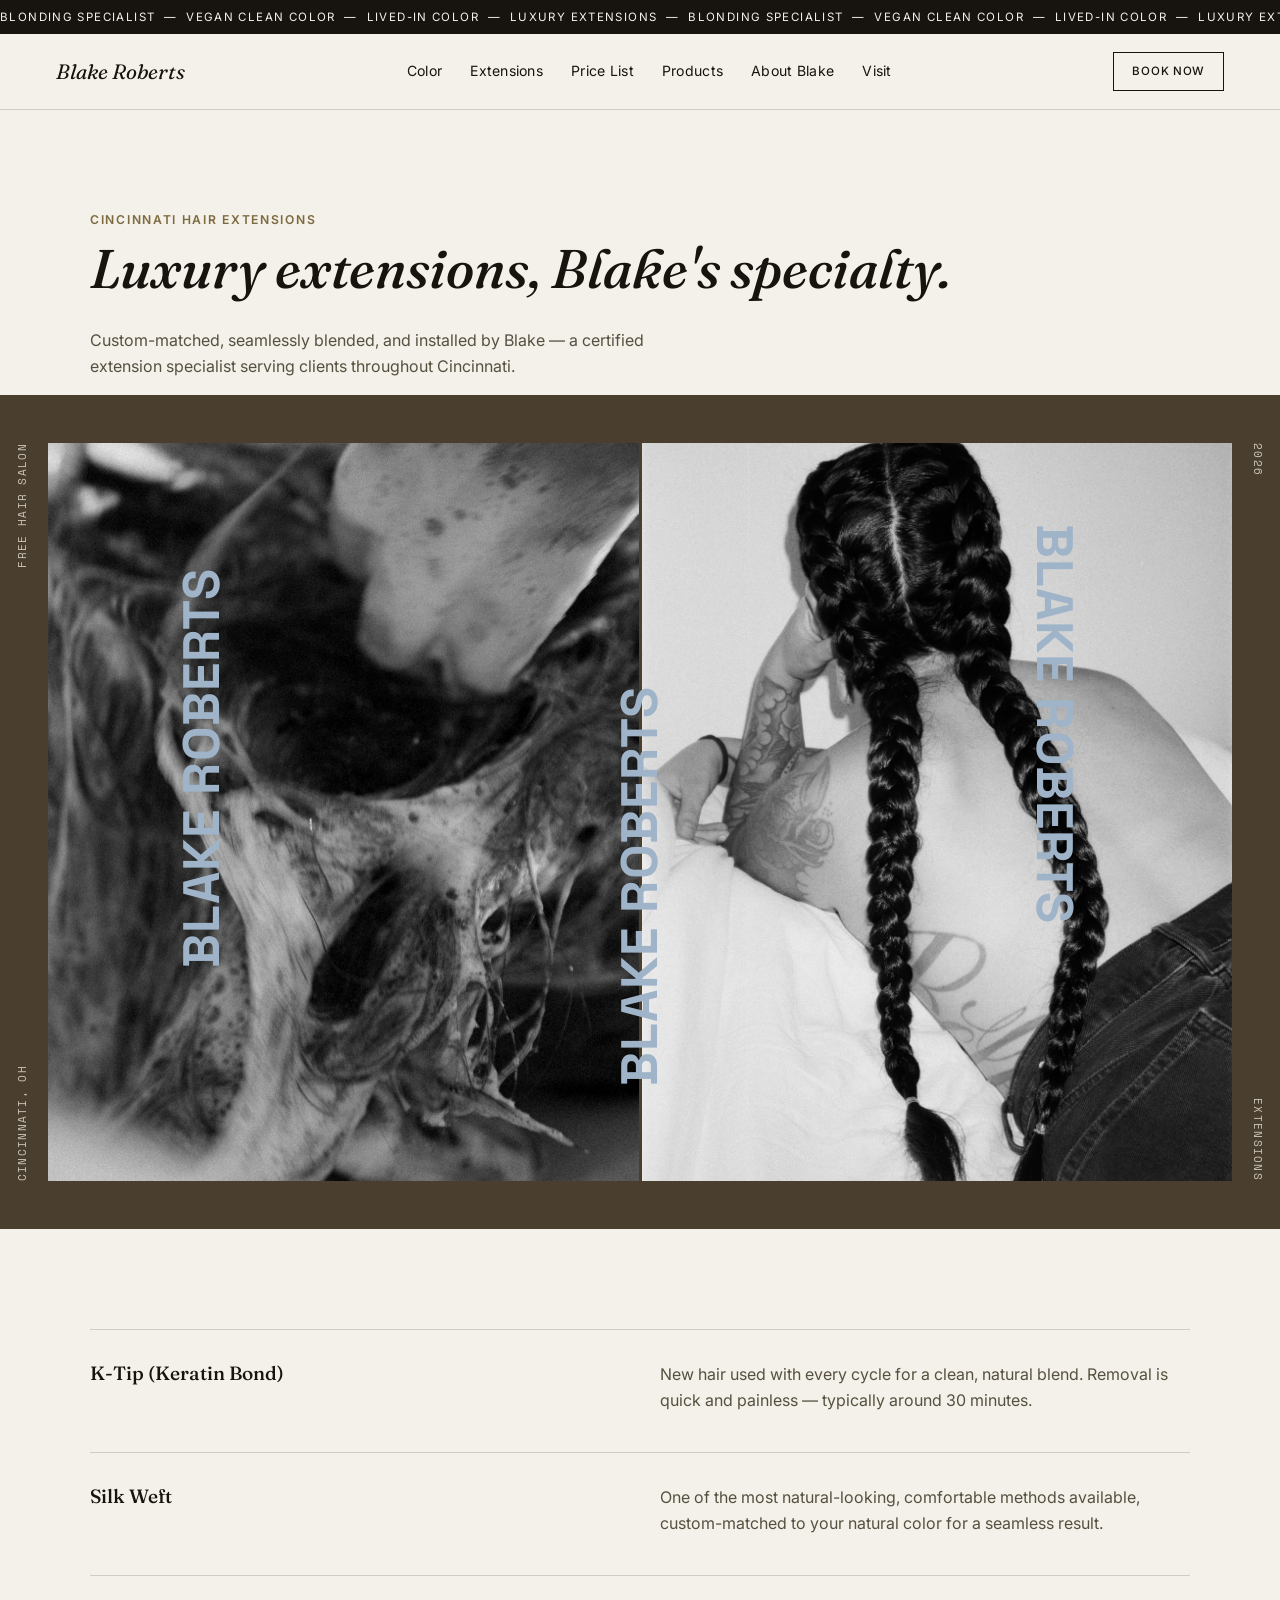
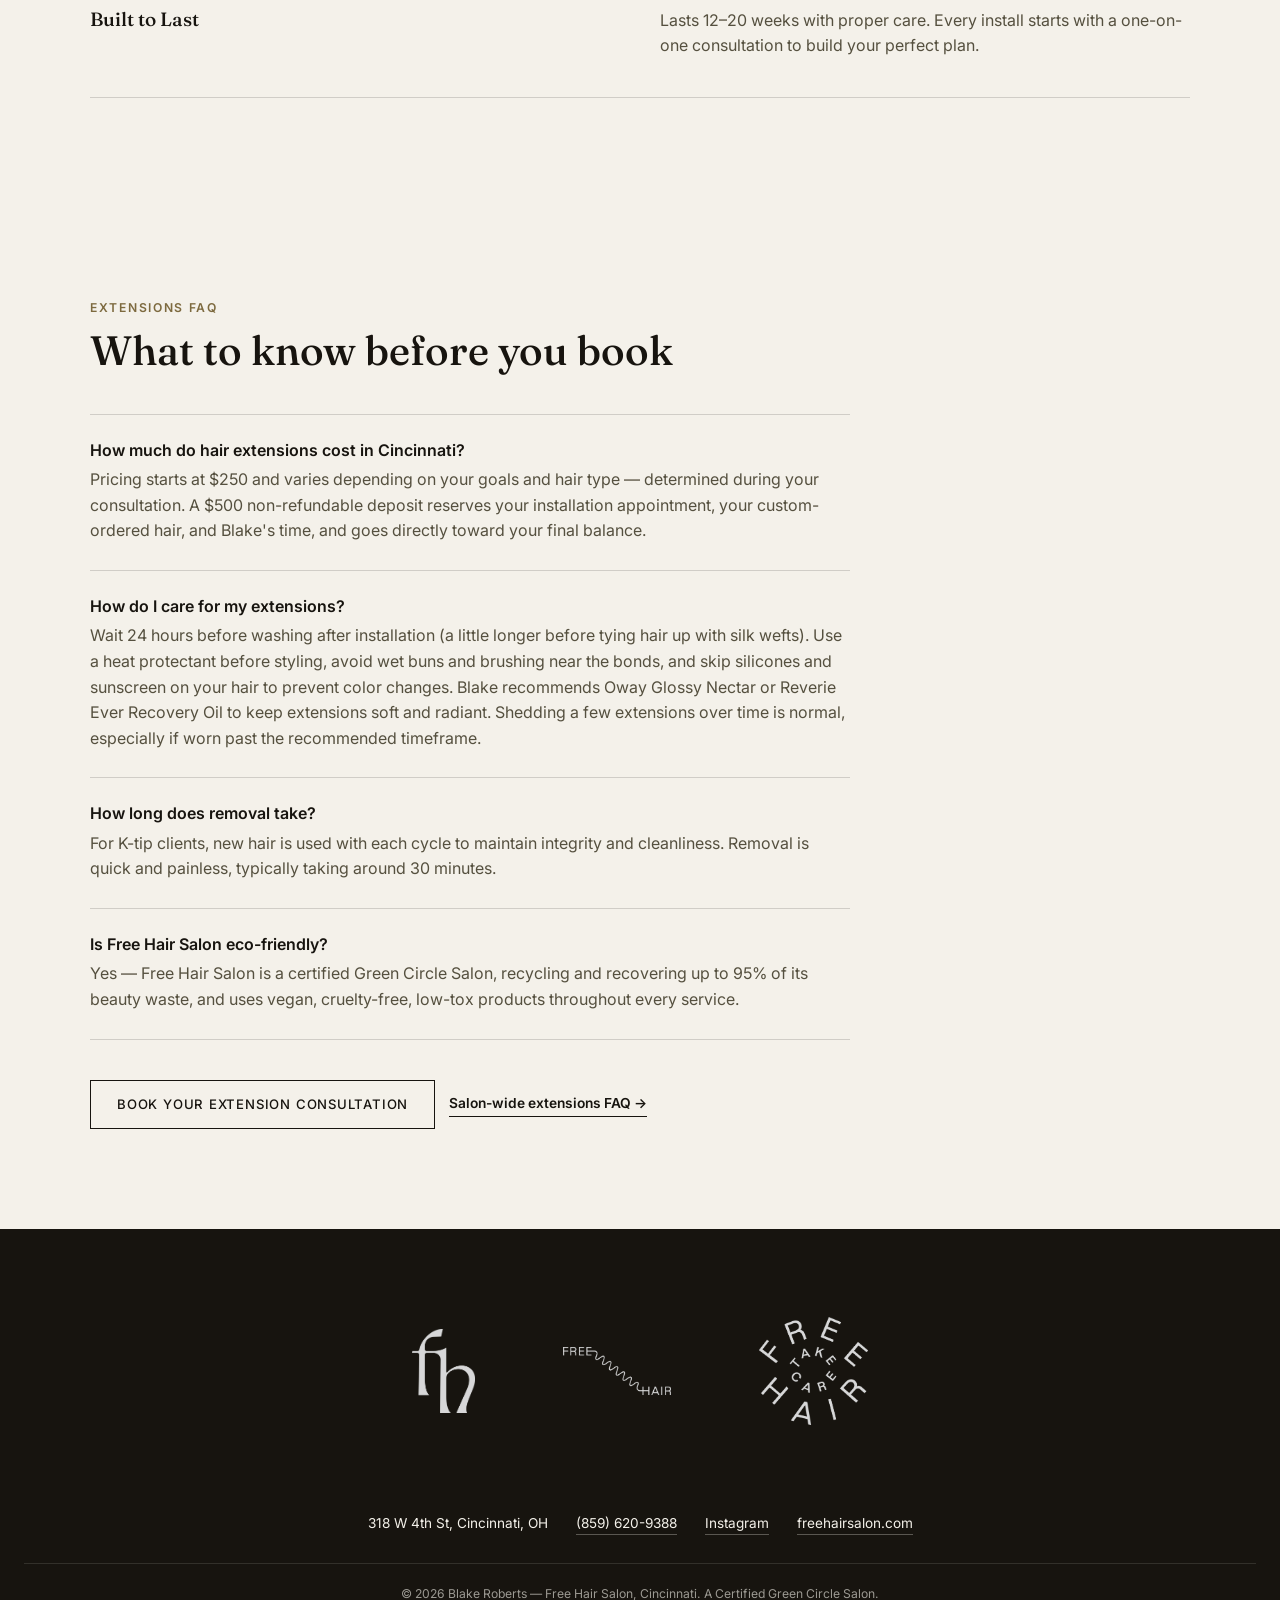
==== commit 7fc202ae: "Lead with color: new Color page, homepage rebalance, more product picks - Add /color page with FAQ a" ====
--- a/extensions.html
+++ b/extensions.html
@@ -111,8 +111,8 @@
 
 <div class="marquee" aria-hidden="true">
   <div class="marquee__track">
-    <span>LUXURY EXTENSIONS&nbsp;&nbsp;—&nbsp;&nbsp;BLONDING SPECIALIST&nbsp;&nbsp;—&nbsp;&nbsp;VEGAN CLEAN COLOR&nbsp;&nbsp;—&nbsp;&nbsp;</span>
-    <span>LUXURY EXTENSIONS&nbsp;&nbsp;—&nbsp;&nbsp;BLONDING SPECIALIST&nbsp;&nbsp;—&nbsp;&nbsp;VEGAN CLEAN COLOR&nbsp;&nbsp;—&nbsp;&nbsp;</span>
+    <span>BLONDING SPECIALIST&nbsp;&nbsp;—&nbsp;&nbsp;VEGAN CLEAN COLOR&nbsp;&nbsp;—&nbsp;&nbsp;LIVED-IN COLOR&nbsp;&nbsp;—&nbsp;&nbsp;LUXURY EXTENSIONS&nbsp;&nbsp;—&nbsp;&nbsp;</span>
+    <span>BLONDING SPECIALIST&nbsp;&nbsp;—&nbsp;&nbsp;VEGAN CLEAN COLOR&nbsp;&nbsp;—&nbsp;&nbsp;LIVED-IN COLOR&nbsp;&nbsp;—&nbsp;&nbsp;LUXURY EXTENSIONS&nbsp;&nbsp;—&nbsp;&nbsp;</span>
   </div>
 </div>
 
@@ -125,6 +125,7 @@
   <nav class="nav" id="siteNav">
     <div class="nav__group">
       <p class="nav__label">Services</p>
+      <a href="/color">Color</a>
       <a href="/extensions">Extensions</a>
       <a href="/pricing">Price List</a>
       <a href="/products">Products</a>
--- a/css/style.css
+++ b/css/style.css
@@ -76,10 +76,8 @@
   border-bottom: 1px solid var(--line);
 }
 .brand {
-  position: absolute;
-  left: 50%;
-  top: 50%;
-  transform: translate(-50%, -50%);
+  flex: 1;
+  text-align: center;
   font-family: var(--serif);
   font-style: italic;
   font-size: 1.3rem;
@@ -94,9 +92,6 @@
   border: none;
   cursor: pointer;
   padding: 6px;
-}
-@media (min-width: 860px) {
-  .site-header--home .nav-toggle { visibility: hidden; pointer-events: none; }
 }
 .nav-toggle span {
   width: 22px;
@@ -144,25 +139,26 @@
   .nav { flex-direction: column; gap: 26px; }
 }
 
-/* Hero nav overlay — mirrors the reference's permanent sidebar-on-photo list */
-.hero__nav {
-  display: none;
-  position: absolute;
-  top: clamp(28px, 6vw, 56px);
-  left: clamp(20px, 5vw, 56px);
-  z-index: 2;
-  gap: clamp(28px, 4vw, 48px);
-}
-.hero__nav .nav__label { color: #d9cba3; }
-.hero__nav a {
-  text-decoration: none;
-  font-size: 0.82rem;
-  letter-spacing: 0.01em;
-  color: var(--bg);
-}
-.hero__nav a:hover { color: #d9cba3; }
+/* Desktop — classic top links, hamburger only below 860px */
 @media (min-width: 860px) {
-  .hero__nav { display: flex; }
+  .nav-toggle { display: none; }
+  .brand { order: 1; flex: none; text-align: left; }
+  .nav {
+    order: 2;
+    display: flex;
+    position: static;
+    flex: 1;
+    flex-wrap: nowrap;
+    justify-content: center;
+    gap: 28px;
+    padding: 0;
+    background: none;
+    border: none;
+  }
+  .nav__group { flex-direction: row; gap: 28px; min-width: 0; }
+  .nav__label, .nav__group:last-child { display: none; }
+  .nav a { font-size: 0.88rem; letter-spacing: 0.02em; }
+  .header-book { order: 3; }
 }
 
 /* Buttons — square, outline, no fill */
@@ -222,9 +218,33 @@
   content: "";
   position: absolute;
   inset: 0;
+  z-index: 1;
   background: linear-gradient(180deg, rgba(23,20,15,0.15) 0%, rgba(23,20,15,0.05) 40%, rgba(23,20,15,0.75) 100%);
 }
-.hero--photo .hero__inner { position: relative; max-width: 640px; margin: 0; }
+.hero--photo .hero__inner { position: relative; z-index: 2; max-width: 640px; margin: 0; }
+
+/* Video layer — sits over the photo (which stays as the fallback background) */
+.hero__video {
+  position: absolute;
+  inset: 0;
+  z-index: 0;
+  overflow: hidden;
+  pointer-events: none;
+}
+.hero__video iframe {
+  position: absolute;
+  top: 50%;
+  left: 50%;
+  width: 100vw;
+  height: 56.25vw; /* 16:9 */
+  min-height: 100%;
+  min-width: 177.78vh; /* 16:9 */
+  transform: translate(-50%, -50%);
+  border: 0;
+  opacity: 0;
+  transition: opacity 0.6s ease;
+}
+.hero__video.is-playing iframe { opacity: 1; }
 .hero--photo .eyebrow { color: #d9cba3; }
 .hero--photo .hero__sub { color: rgba(244,241,234,0.88); }
 .hero--photo .btn { border-color: var(--bg); color: var(--bg); }
@@ -244,7 +264,8 @@
 .section__inner { max-width: var(--maxw); margin: 0 auto; }
 .section__inner h2 { font-size: clamp(1.8rem, 3.2vw, 2.6rem); }
 .section__intro { max-width: 620px; }
-.section-divider { border: none; border-top: 1px solid var(--line); margin: 0; }
+#about { padding-bottom: clamp(32px, 5vw, 56px); }
+#about + .section { padding-top: clamp(32px, 5vw, 56px); }
 
 /* About */
 .about {
@@ -278,6 +299,10 @@
   gap: clamp(28px, 5vw, 64px);
   align-items: center;
   margin-bottom: clamp(56px, 9vw, 96px);
+}
+@media (min-width: 821px) {
+  .offer-feature--flip { grid-template-columns: 0.85fr 1fr; }
+  .offer-feature--flip .offer-feature__photo { order: -1; }
 }
 .offer-feature__copy h3 {
   font-family: var(--serif);
@@ -521,3 +546,7 @@
 @media (max-width: 480px) {
   .brand { font-size: 1.1rem; }
 }
+@media (max-width: 640px) {
+  .photo-frame { max-width: 260px; margin: 0 auto; }
+  .header-book { padding: 7px 14px; font-size: 0.66rem; }
+}
